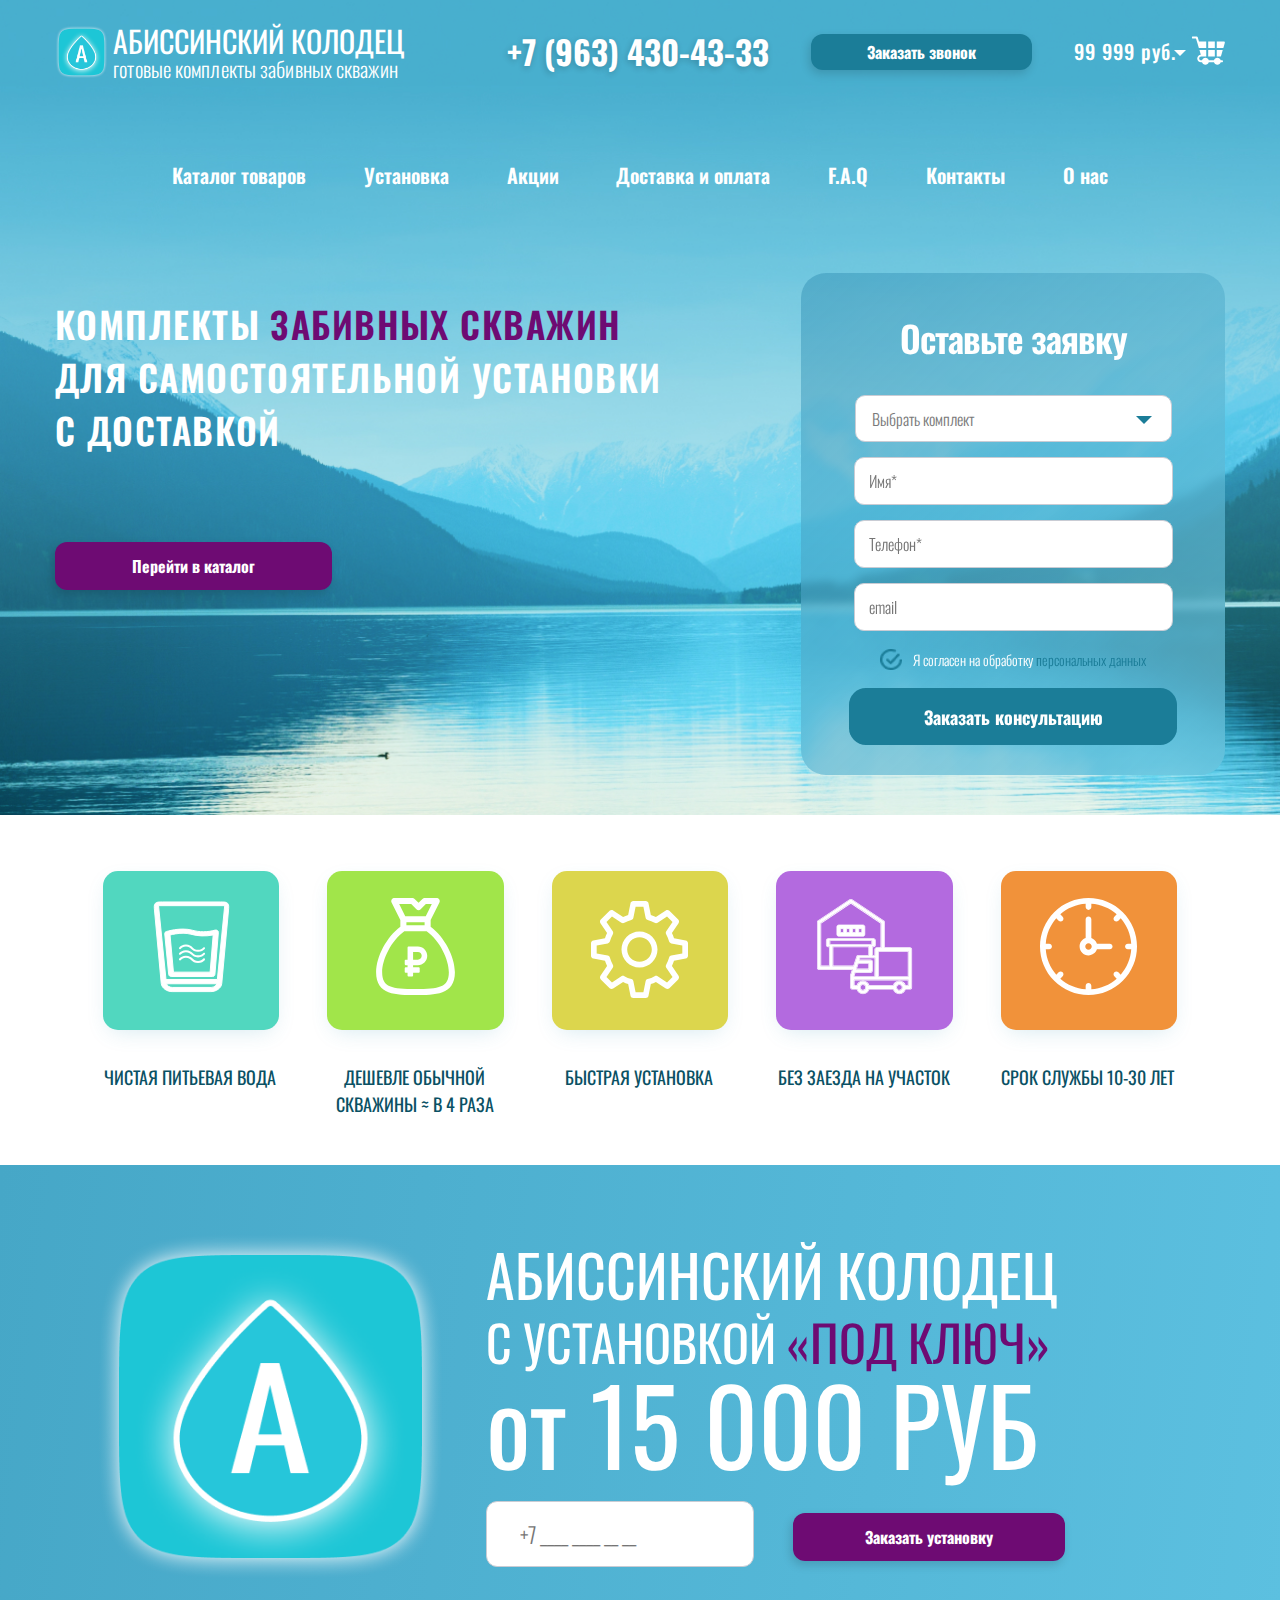
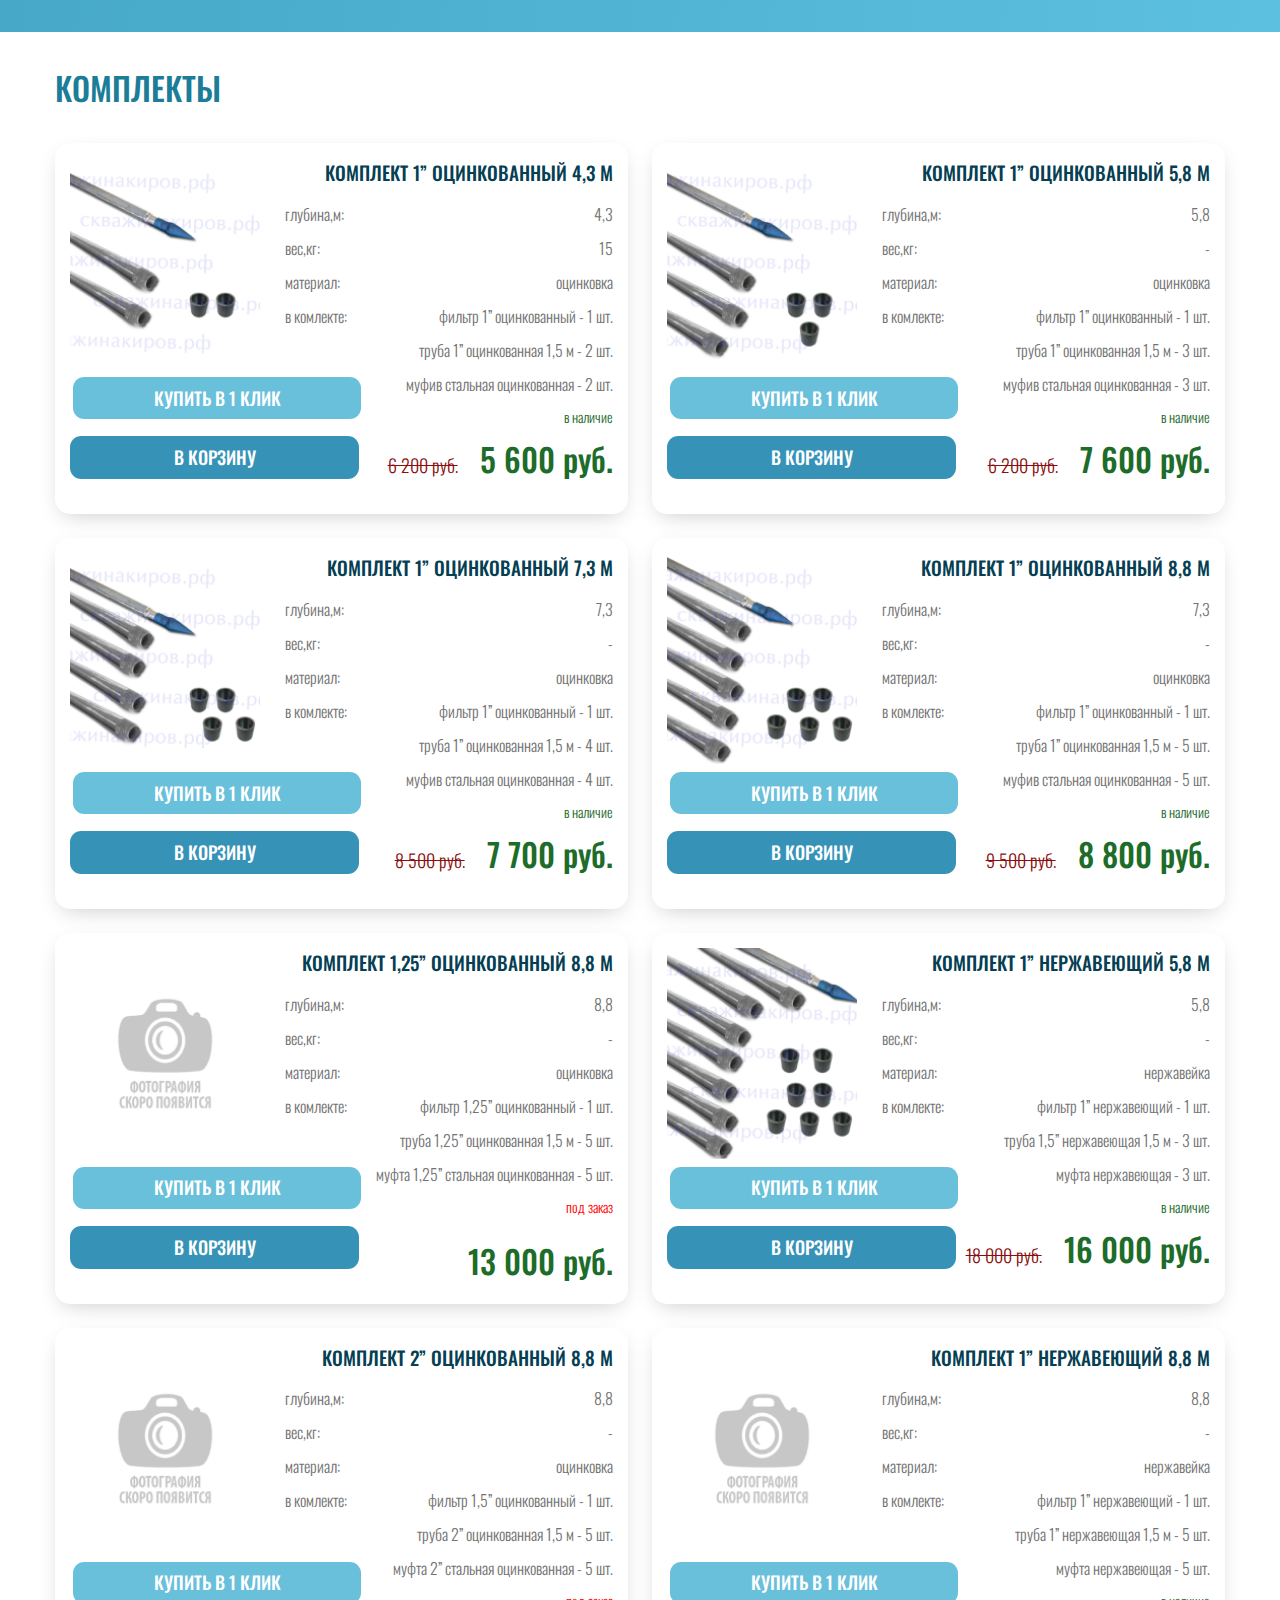
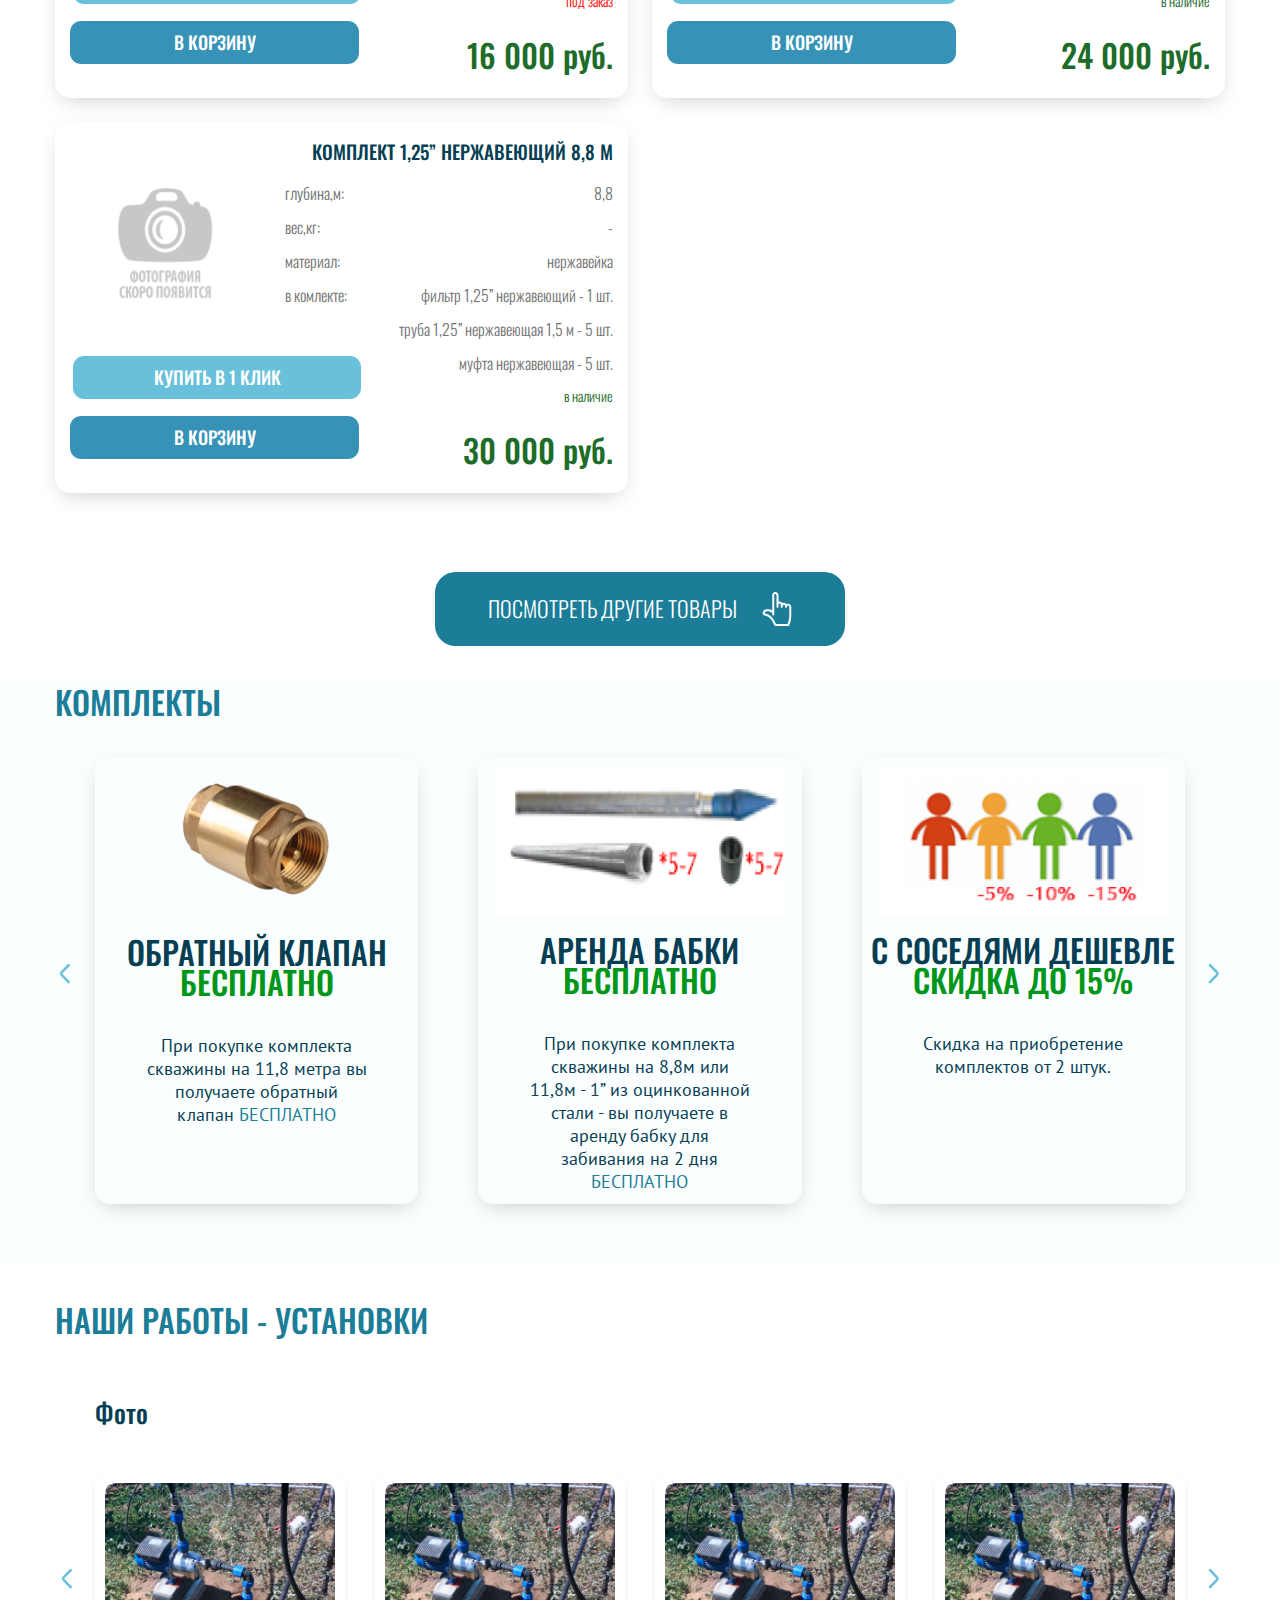
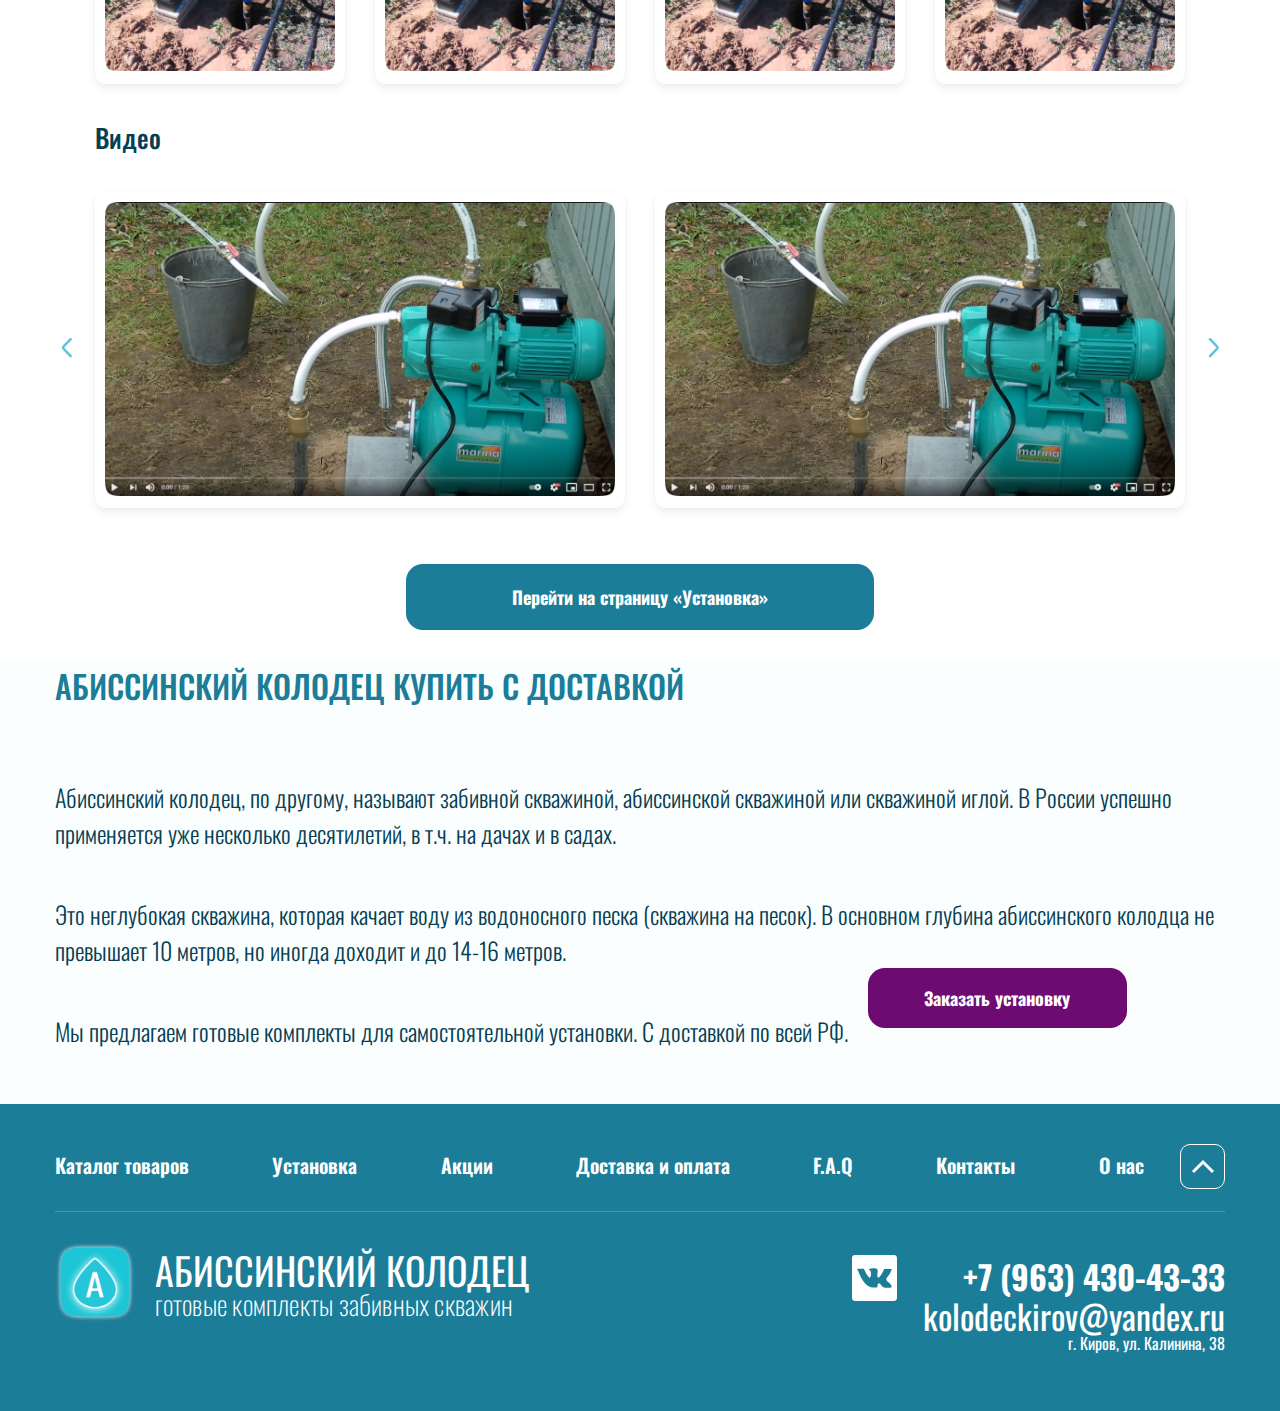
==== index.html @ af637df9 "Add files via upload" ====
<!DOCTYPE html>
<html lang="en">
<head>
    <meta charset="UTF-8">
    <meta name="viewport" content="width=device-width, initial-scale=1.0">
    <title>Document</title>
    <link rel="stylesheet" href="css/normalize.css">
    <link rel="stylesheet" href="css/normalizemy.css">
    <link rel="stylesheet" href="css/style.css">
    <link rel="preconnect" href="https://fonts.gstatic.com">
    <link href="https://fonts.googleapis.com/css2?family=Oswald:wght@200;300;400;500;600;700&family=PT+Sans&display=swap" rel="stylesheet">
</head>
<body>
    <div class="container">
        <header class="header">
                <div class="header-company">
                    <img class="logo" src="image/logo2.png" alt="логотип" width="61" height="61">
                    <div>
                        <p class="name">Абиссинский колодец</p>
                        <p class="working">готовые комплекты ЗАБИВНЫХ СКВАЖИН</p>
                    </div>
                </div>
                    <p class="phone">+7 (963) 430-43-33</p>
                    <a href="#" class="bell">Заказать звонок</a>
                    <div class="order">
                        <p class="cost">99 999 руб.</p>
                        <a href="#" class="basket"><img src="image/basket2.svg" alt="" class="basket-img"></a>
                    </div>    
        </header>
        <nav class="nav">
            <ul class="nav-list">
                <li><a href="">Каталог товаров</a></li>
                <li><a href="">Установка</a></li>
                <li><a href="">Акции</a></li>
                <li><a href="">Доставка и оплата</a></li>
                <li><a href="">F.A.Q</a></li>
                <li><a href="">Контакты</a></li>
                <li><a href="">О нас</a></li>
            </ul>
        </nav>
        <div class="main">
            <div class="title">
                <h1 class="heading">КОМПЛЕКТЫ <span>ЗАБИВНЫХ СКВАЖИН</span> ДЛЯ САМОСТОЯТЕЛЬНОЙ УСТАНОВКИ С ДОСТАВКОЙ</h1>
                <a href="but">Перейти в каталог</a>
            </div>
            <div class="form">
                <form action="" class="capture">
                    <h3>Оставьте заявку</h3>
                    <button class="change">Выбрать комплект</button><br>
                    <input class="field" type="text" placeholder="Имя*"><br>
                    <input class="field" type="text" placeholder="Телефон*"><br>
                    <input class="field" type="email" placeholder="email">
                    <p><img src="image/check.png" alt="" width="18" height="18" class="capture-img">Я согласен на обработку <span>персональных данных</span></p>
                    <button class="dropdown__toggle">Заказать консультацию</button>
                </form>
            </div>
        </div>
    </div>
    <div class="advantages">
        <div class="mid">
            <div class="advantages__item advantages__item--1"><img src="image/advantage1.svg" alt="" width="76" height="91"></div>
            <div class="advantages__item advantages__item--2"><img src="image/advantage2.svg" alt="" width="81" height="100"></div>
            <div class="advantages__item advantages__item--3"><img src="image/advantage3.svg" alt="" width="100" height="100"></div>
            <div class="advantages__item advantages__item--4"><img src="image/advantage4.svg" alt="" width="96" height="96"></div>
            <div class="advantages__item advantages__item--5"><img src="image/advantage5.svg" alt="" width="100" height="100"></div>
            <div class="mid-1"><p>чистая питьевая вода</p></div>
            <div class="mid-2"><p>Дешевле обычной<br> скважины ≈ в 4 раза</p></div>
            <div class="mid-3"><p>быстрая установка</p></div>
            <div class="mid-4"><p>без заезда на участок</p></div>
            <div class="mid-5"><p>срок службы 10-30 лет</p></div>
        </div>
    </div>
    <div class="container-two">
        <div class="construction">
            <img src="image/logo2.png" class="big-logo-img" alt="" width="328" height="328" >
            <div class="big-capture">
                <p class="text_title">Абиссинский колодец</p>
                <p class="text_key">с установкой <span>«под ключ»</span></p>
                <p class="text_cost">от 15 000 <span>РУБ</p>
                <input type="text" width="257" height="48" placeholder="+7 ____ ____ __ __">
                <a href="#" class="but-install">Заказать установку</a>
            </div>
        </div>
    </div>
    <div class="container-three">
        <div class="catalog">
            <h3 class="headline">Комплекты</h3>
            <div class="catalog__item">
                <div class="product">
                    <img src="image/equipment1.png" alt="" width="187" height="210" class="product-img">
                    <a href="#" class="buy">Купить в 1 клик</a>
                    <a href="#" class="into">в корзину</a>
                    <div class="characteristic">
                        <h4>Комплект 1” оцинкованный 4,3 м</h4>
                        <div class="characteristic-item">
                            <div class="parameters">
                                <p>глубина,м:</p>
                                <p>вес,кг:</p>
                                <p>материал:</p>
                                <p>в комлекте:</p>
                            </div>
                            <div class="meaning">
                                <p>4,3</p>
                                <p>15</p>
                                <p>оцинковка</p>
                                <p>Фильтр 1” Оцинкованный - 1 шт.</p>
                                <p>Труба 1” Оцинкованная 1,5 м - 2 шт.</p>
                                <p>Муфив стальная оцинкованная - 2 шт.</p>
                                <p class="availability">В наличие</p>
                                <p class="price">6 200 руб.</p><p class="span">5 600 руб.</p>
                            </div>
                        </div>
                       
                    </div>
                </div>
                <div class="product">
                    <img src="image/equipment2.png" alt="" width="187" height="210" class="product-img">
                    <a href="#" class="buy">Купить в 1 клик</a>
                    <a href="#" class="into">в корзину</a>
                    <div class="characteristic">
                        <h4>Комплект 1” оцинкованный 5,8 м</h4>
                        <div class="characteristic-item">
                            <div class="parameters">
                                <p>глубина,м:</p>
                                <p>вес,кг:</p>
                                <p>материал:</p>
                                <p>в комлекте:</p>
                            </div>
                            <div class="meaning">
                                <p>5,8</p>
                                <p>-</p>
                                <p>оцинковка</p>
                                <p>Фильтр 1” Оцинкованный - 1 шт.</p>
                                <p>Труба 1” Оцинкованная 1,5 м - 3 шт.</p>
                                <p>Муфив стальная оцинкованная - 3 шт.</p>
                                <p class="availability">В наличие</p>
                                <p class="price">6 200 руб.</p><p class="span">7 600 руб.</p>
                            </div>
                        </div>
                       
                    </div>
                </div>
                <div class="product">
                    <img src="image/equipment3.png" alt="" width="187" height="210" class="product-img">
                    <a href="#" class="buy">Купить в 1 клик</a>
                    <a href="#" class="into">в корзину</a>
                    <div class="characteristic">
                        <h4>Комплект 1” оцинкованный 7,3 м</h4>
                        <div class="characteristic-item">
                            <div class="parameters">
                                <p>глубина,м:</p>
                                <p>вес,кг:</p>
                                <p>материал:</p>
                                <p>в комлекте:</p>
                            </div>
                            <div class="meaning">
                                <p>7,3</p>
                                <p>-</p>
                                <p>оцинковка</p>
                                <p>Фильтр 1” Оцинкованный - 1 шт.</p>
                                <p>Труба 1” Оцинкованная 1,5 м - 4 шт.</p>
                                <p>Муфив стальная оцинкованная - 4 шт.</p>
                                <p class="availability">В наличие</p>
                                <p class="price">8 500 руб.</p><p class="span">7 700 руб.</p>
                            </div>
                        </div>
                       
                    </div>
                </div>
                <div class="product">
                    <img src="image/equipment4.png" alt="" width="187" height="210" class="product-img">
                    <a href="#" class="buy">Купить в 1 клик</a>
                    <a href="#" class="into">в корзину</a>
                    <div class="characteristic">
                        <h4>Комплект 1” оцинкованный 8,8 м</h4>
                        <div class="characteristic-item">
                            <div class="parameters">
                                <p>глубина,м:</p>
                                <p>вес,кг:</p>
                                <p>материал:</p>
                                <p>в комлекте:</p>
                            </div>
                            <div class="meaning">
                                <p>7,3</p>
                                <p>-</p>
                                <p>оцинковка</p>
                                <p>Фильтр 1” Оцинкованный - 1 шт.</p>
                                <p>Труба 1” Оцинкованная 1,5 м - 5 шт.</p>
                                <p>Муфив стальная оцинкованная - 5 шт.</p>
                                <p class="availability">В наличие</p>
                                <p class="price">9 500 руб.</p><p class="span">8 800 руб.</p>
                            </div>
                        </div>
                       
                    </div>
                </div>
                <div class="product">
                    <img src="image/equipmentsoon.png" alt="" width="187" height="210" class="product-img">
                    <a href="#" class="buy">Купить в 1 клик</a>
                    <a href="#" class="into">в корзину</a>
                    <div class="characteristic">
                        <h4>Комплект 1,25” оцинкованный 8,8 м</h4>
                        <div class="characteristic-item">
                            <div class="parameters">
                                <p>глубина,м:</p>
                                <p>вес,кг:</p>
                                <p>материал:</p>
                                <p>в комлекте:</p>
                            </div>
                            <div class="meaning">
                                <p>8,8</p>
                                <p>-</p>
                                <p>оцинковка</p>
                                <p>Фильтр 1,25” Оцинкованный - 1 шт.</p>
                                <p>Труба 1,25” Оцинкованная 1,5 м - 5 шт.</p>
                                <p>Муфта 1,25” стальная оцинкованная - 5 шт.</p>
                                <p class="availability availability--item">Под заказ</p>
                                <p class="price"></p><p class="span span-b">13 000 руб.</p>
                            </div>
                        </div>
                       
                    </div>
                </div>
                <div class="product">
                    <img src="image/equipment6.png" alt="" width="187" height="210" class="product-img">
                    <a href="#" class="buy">Купить в 1 клик</a>
                    <a href="#" class="into">в корзину</a>
                    <div class="characteristic">
                        <h4>Комплект 1” нержавеющий 5,8 м</h4>
                        <div class="characteristic-item">
                            <div class="parameters">
                                <p>глубина,м:</p>
                                <p>вес,кг:</p>
                                <p>материал:</p>
                                <p>в комлекте:</p>
                            </div>
                            <div class="meaning">
                                <p>5,8</p>
                                <p>-</p>
                                <p>нержавейка</p>
                                <p>Фильтр 1” Нержавеющий - 1 шт.</p>
                                <p>Труба 1,5” Нержавеющая 1,5 м - 3 шт.</p>
                                <p>Муфта нержавеющая - 3 шт.</p>
                                <p class="availability">В наличие</p>
                                <p class="price">18 000 руб.</p><p class="span">16 000 руб.</p>
                            </div>
                        </div>
                       
                    </div>
                </div>
                <div class="product">
                    <img src="image/equipmentsoon.png" alt="" width="187" height="210" class="product-img">
                    <a href="#" class="buy">Купить в 1 клик</a>
                    <a href="#" class="into">в корзину</a>
                    <div class="characteristic">
                        <h4>Комплект 2” оцинкованный 8,8 м</h4>
                        <div class="characteristic-item">
                            <div class="parameters">
                                <p>глубина,м:</p>
                                <p>вес,кг:</p>
                                <p>материал:</p>
                                <p>в комлекте:</p>
                            </div>
                            <div class="meaning">
                                <p>8,8</p>
                                <p>-</p>
                                <p>оцинковка</p>
                                <p>Фильтр 1,5” Оцинкованный - 1 шт.</p>
                                <p>Труба 2” Оцинкованная 1,5 м - 5 шт.</p>
                                <p>Муфта 2” стальная оцинкованная - 5 шт.</p>
                                <p class="availability availability--item">Под заказ</p>
                                <p class="price"></p><p class="span span-b">16 000 руб.</p>
                            </div>
                        </div>
                       
                    </div>
                </div>
                <div class="product">
                    <img src="image/equipmentsoon.png" alt="" width="187" height="210" class="product-img">
                    <a href="#" class="buy">Купить в 1 клик</a>
                    <a href="#" class="into">в корзину</a>
                    <div class="characteristic">
                        <h4>Комплект 1” нержавеющий 8,8 м</h4>
                        <div class="characteristic-item">
                            <div class="parameters">
                                <p>глубина,м:</p>
                                <p>вес,кг:</p>
                                <p>материал:</p>
                                <p>в комлекте:</p>
                            </div>
                            <div class="meaning">
                                <p>8,8</p>
                                <p>-</p>
                                <p>нержавейка</p>
                                <p>Фильтр 1” Нержавеющий - 1 шт.</p>
                                <p>Труба 1” Нержавеющая 1,5 м - 5 шт.</p>
                                <p>Муфта нержавеющая - 5 шт.</p>
                                <p class="availability">В наличие</p>
                                <p class="price"></p><p class="span span-b">24 000 руб.</p>
                            </div>
                        </div>
                       
                    </div>
                </div>
                <div class="product">
                    <img src="image/equipmentsoon.png" alt="" width="187" height="210" class="product-img">
                    <a href="#" class="buy">Купить в 1 клик</a>
                    <a href="#" class="into">в корзину</a>
                    <div class="characteristic">
                        <h4>Комплект 1,25” нержавеющий 8,8 м</h4>
                        <div class="characteristic-item">
                            <div class="parameters">
                                <p>глубина,м:</p>
                                <p>вес,кг:</p>
                                <p>материал:</p>
                                <p>в комлекте:</p>
                            </div>
                            <div class="meaning">
                                <p>8,8</p>
                                <p>-</p>
                                <p>нержавейка</p>
                                <p>Фильтр 1,25” Нержавеющий - 1 шт.</p>
                                <p>Труба 1,25” Нержавеющая 1,5 м - 5 шт.</p>
                                <p>Муфта нержавеющая - 5 шт.</p>
                                <p class="availability">В наличие</p>
                                <p class="price"></p><p class="span span-b">30 000 руб.</p>
                            </div>
                        </div>
                       
                    </div>
                </div>
            </div>
            <a href="#" class="look">Посмотреть другие товары <img src="image/hand.svg" alt=""></a>
        </div>

    </div>
    <div class="container-four">
        <div class="container-four-one">
            <h3 class="headline">Комплекты</h3>
            <div class="carousel">
                <div class="carousel__item">
                    <div class="carousel__item__div"><img src="image/stock1.png" alt="" width="181" height="170" class="carousel__item__div__img-1"></div>
                    <p class="stock">Обратный клапан</p>
                    <p class="free">бесплатно</p>
                    <p class="description">При покупке комплекта скважины на 11,8 метра вы получаете обратный клапан <span>БЕСПЛАТНО</span></p>
                </div>
                <div class="carousel__item">
                    <div class="carousel__item__div"><img src="image/stock2.png" alt="" width="181" height="170" class="carousel__item__div__img-2"></div>
                    <p class="stock">Аренда бабки</p>
                    <p class="free">бесплатно</p>
                    <p class="description">При покупке комплекта скважины на 8,8м или 11,8м - 1” из оцинкованной стали - вы получаете в аренду бабку для забивания на 2 дня<span> БЕСПЛАТНО</span></p>
                </div>
                <div class="carousel__item">
                    <div class="carousel__item__div"><img src="image/stock3.png" alt="" width="181" height="170" class="carousel__item__div__img-3"></div>
                    <p class="stock">с соседями дешевле</p>
                    <p class="free">скидка до 15%</p>
                    <p class="description">Скидка на приобретение комплектов от 2 штук.</p>
                </div>
                <a href="#" class="arrow__left"><img src="image/arrowleft.svg" alt="" width="11" height="23"></a>
                <a href="#" class="arrow__right"><img src="image/arrowright.svg" alt="" width="11" height="23"></a>
            </div>
        </div>
    </div>
    <div class="container-five">
        <div class="container-five-item">
            <h3 class="headline">наши работы - установки</h3>
            <div class="carousel__photos">
                <h4>Фото</h4>
                <div class="carousel__photos__content">
                    <div class="carousel__photos__content__item">
                        <div><img src="image/example1.png" alt="" width="250" height="200" class="carousel__photos__content__item__img"></div>
                    </div>
                    <div class="carousel__photos__content__item">
                        <div><img src="image/example1.png" alt="" width="250" height="200" class="carousel__photos__content__item__img"></div>
                    </div>
                    <div class="carousel__photos__content__item">
                        <div><img src="image/example1.png" alt="" width="250" height="200" class="carousel__photos__content__item__img"></div>
                    </div>
                    <div class="carousel__photos__content__item">
                        <div><img src="image/example1.png" alt="" width="250" height="200" class="carousel__photos__content__item__img"></div>
                    </div>
                </div>
                <a href="#" class="arrow__left"><img src="image/arrowleft.svg" alt="" width="11" height="23"></a>
                <a href="#" class="arrow__right"><img src="image/arrowright.svg" alt="" width="11" height="23"></a>
            </div>
            <div class="carousel__videos">
                <h4>Видео</h4>
                <div class="carousel__videos__content">
                    <div class="carousel__videos__content__item">
                        <div><img src="image/video1.png" alt="" width="550" height="317" class="carousel__videos__content__item__img"></div>
                    </div>
                    <div class="carousel__videos__content__item">
                        <div><img src="image/video1.png" alt="" width="550" height="317" class="carousel__videos__content__item__img"></div>
                    </div>
                </div>
                <a href="#" class="arrow__left"><img src="image/arrowleft.svg" alt="" width="11" height="23"></a>
                <a href="#" class="arrow__right"><img src="image/arrowright.svg" alt="" width="11" height="23"></a>
            </div>
            <a href="#" class="installation">Перейти на страницу «Установка»</a>
        </div>
    </div>
    <div class="container-six">
        <div class="container-six-content">
            <div class="container-six-content-item">
                <h3 class="headline">АБИССИНСКИЙ КОЛОДЕЦ КУПИТЬ С ДОСТАВКОЙ</h3>
                <p>Абиссинский колодец, по другому, называют забивной скважиной, абиссинской скважиной или скважиной иглой. В России успешно применяется уже несколько десятилетий, в т.ч. на дачах и в садах.</p>
                <p class="childer">Это неглубокая скважина, которая качает воду из водоносного песка (скважина на песок). В основном глубина абиссинского колодца не превышает 10 метров, но иногда доходит и до 14-16 метров.</p>
                <div class="textbut">
                    <p>Мы предлагаем готовые комплекты для самостоятельной установки. С доставкой по всей РФ. </p>
                    <div><a href="#" class="but-install">Заказать установку</a></div>
                </div>
            </div>
        </div>
    </div>
    <div class="container-seven">
        <div class="container-seven-content">
            <div class="footer__nav">
                <ul>
                    <li><a href="#">Каталог товаров</a></li>
                    <li><a href="#">Установка</a></li>
                    <li><a href="#">Акции</a></li>
                    <li><a href="#">Доставка и оплата</a></li>
                    <li><a href="#">F.A.Q</a></li>
                    <li><a href="#">Контакты</a></li>
                    <li><a href="#">О нас</a></li>
                    <li class="imaga"><a href="#"><img src="image/start.svg" alt=""></a></li>
                </ul>
            </div>
            <div class="footer-content">
                <div class="footer-logo">
                    <img src="image/logo2.png" alt="" width="100" height="100" class="footer-logo-img">
                    <div class="footer-logo-title">
                        <h2>Абиссинский колодец</h2>
                        <p>готовые комплекты ЗАБИВНЫХ СКВАЖИН</p>
                    </div>
                </div>
                <div class="footer-contancts">
                    <p class="number-phone"><img src="image/vk.svg" alt="" width="38" height="38" class="number-phone-img">+7 (963) 430-43-33</p>
                    <p class="email">kolodeckirov@yandex.ru</p>
                    <p class="adress">г. Киров, ул. Калинина, 38</p>
                </div>
            </div>
        </div>
    </div>

</body>
</html>
---- css/normalizemy.css ----
:root {box-sizing: border-box;} <!-- применение наследование border-box к корневому элементу -->
*, ::before, ::after {box-sizing: inherit;} <!-- наследование свойства box-sizing -->
---- css/style.css ----
html {
  --white: #FFFFFF;
  --dark-white: #FBFEFF;
  --light-purple: #B36ADF;
  --purple: #6E0B73;
  --gray: #7A7A7A;
  --dark-gray:#737373;
  --extra-light-blue: #68C0DA;
  --light-blue: #3693B7;
  --blue: #1B7D98;
  --dark-blue:#0A5164;
  --extra-dark-blue: #063F53;
  --extra-light-green: #A1E54A;
  --light-green: #51D7BF;
  --green: #009619;
  --dark-green: #1D6C2A;
  --dark-red: #8A0E0E;
  --red: #FF0000;
  --dark-yellow: #DCD64D;
  --dark-orange: #F1923A;
  box-sizing: border-box;
  color: var(--text-color);
}

*,
*::before,
*::after {
  box-sizing: inherit;
}

:root {
  font-size: 1em;
}

@media (max-width: 1150px) {
  :root {
    font-size: 0.9em;
  }
}
@media (max-width: 975px) {
  :root {
    font-size: 0.8em;
  }
}
@media (max-width: 860px) {
  :root {
    font-size: 0.7em;
  }
}
@media (max-width: 760px) {
  :root {
    font-size: 0.6em;
  }
}
body {
  font-family: "Oswald", sans-serif;
  color: var(--white);
}

.container {
  background: url(../image/BACKGROUND.jpg) no-repeat;
  background-size: cover;
}

header {
  max-width: 1170px;
  margin: 0 auto;
  display: flex;
  justify-content: space-between;
  align-items: center;
  margin-bottom: 3.75em;
}

.header-company {
  display: flex;
  align-items: center;
  flex-basis: 35%;
}

.logo {
  margin-right: 0.3125em;
  width: 13%;
  height: auto;
}

.name {
  text-transform: uppercase;
  font-weight: 400;
  font-size: 1.875rem;
  color: var(--white);
  margin-bottom: 0.1875em;
  margin-top: 0.75em;
  line-height: 0.9;
}

.working {
  font-size: 1.3125rem;
  text-transform: lowercase;
  font-weight: 300;
  letter-spacing: 0.005em;
  color: var(--white);
  margin-top: 0;
  line-height: 0.9;
}

.phone {
  font-size: 2.0625rem;
  font-weight: bold;
  color: var(--white);
  text-shadow: -1px 2px 6px rgba(0, 0, 0, 0.2);
}

.bell {
  text-decoration: none;
  font-weight: bold;
  font-size: 1rem;
  color: var(--white);
  background-color: var(--blue);
  padding: 0.5625em 3.5em;
  display: block;
  border-radius: 0.75em;
  box-shadow: -2px 4px 10px rgba(0, 0, 0, 0.15);
}

.order {
  display: flex;
  align-items: center;
}

.cost {
  font-weight: 500;
  font-size: 1.25rem;
  letter-spacing: 0.05em;
  color: var(--white);
  position: relative;
}

.cost::after {
  content: "";
  position: absolute;
  right: -0.5em;
  top: 0.5em;
  border: 0.3em solid;
  border-color: white transparent transparent;
}

.basket {
  margin-left: 0.9375em;
}
.basket .basket-img {
  width: 100%;
  height: auto;
}

.nav {
  max-width: 1170px;
  margin: 0 auto;
}

.nav-list {
  display: flex;
  list-style-type: none;
  padding-left: 0;
  justify-content: space-between;
  width: 80%;
  margin: 0 auto;
}
.nav-list a {
  text-decoration: none;
  font-weight: 600;
  color: var(--white);
  font-size: 1.25rem;
  display: block;
  padding-bottom: 0.8125em;
}
.nav-list a:hover {
  border-bottom: 1.5px solid var(--purple);
}
.nav-list a:active {
  border-bottom: 1.5px solid var(--purple);
}

.main {
  max-width: 1170px;
  margin: 0 auto;
  display: flex;
  justify-content: space-between;
  margin-top: 4.375em;
}

.title {
  width: 60%;
  margin-right: 6.9375em;
  line-height: 3.3125rem;
}
.title h1 {
  font-weight: 600;
  font-size: 2.25rem;
  letter-spacing: 0.04em;
  margin-bottom: 2.3125em;
}
.title h1 span {
  color: var(--purple);
}
.title a {
  font-weight: bold;
  padding: 0.75em 4.8125em;
  background-color: var(--purple);
  color: var(--white);
  text-decoration: none;
  box-shadow: -2px 4px 10px rgba(0, 0, 0, 0.15);
  border-radius: 0.75em;
}

.form {
  width: 40%;
  text-align: center;
}
.form .capture {
  background: linear-gradient(135.45deg, rgba(49, 143, 179, 0.48) 0%, rgba(109, 197, 222, 0.74) 100.56%);
  -webkit-backdrop-filter: blur(4px);
          backdrop-filter: blur(4px);
  border-radius: 1.5625em;
  padding-top: 0.5em;
  margin-bottom: 2.5em;
}
.form h3 {
  letter-spacing: -1px;
  font-weight: 600;
  font-size: 2.25rem;
}
.form .change {
  font-weight: 300;
  font-size: 1rem;
  line-height: 1.75rem;
  color: var(--gray);
  background-color: var(--white);
  border: 1px solid #C9CCD4;
  border-radius: 0.625em;
  padding: 0.5625em 12.3125em 0.5em 1em;
  margin-bottom: 0.9375em;
  position: relative;
}
.form .change::after {
  content: "";
  position: absolute;
  right: 1.2em;
  top: 1.3em;
  border: 0.5em solid;
  border-color: var(--blue) transparent transparent;
}
.form input {
  width: 19.9375em;
  height: 3em;
  border: 1px solid #C9CCD4;
  border-radius: 0.625em;
  margin-bottom: 0.9375em;
  color: var(--gray);
  font-size: 1rem;
  line-height: 1.75rem;
  font-weight: 300;
  padding-left: 0.875em;
}
.form p {
  font-weight: 300;
  font-size: 0.875rem;
  line-height: 1.75rem;
  margin-top: 0;
}
.form p .capture-img {
  width: 5%;
  height: auto;
}
.form p img {
  margin-right: 0.8125em;
  margin-bottom: -0.3125em;
}
.form p span {
  color: var(--blue);
}
.form button {
  font-weight: bold;
  font-size: 1.125rem;
  line-height: 1rem;
  color: var(--white);
  background-color: var(--blue);
  border-radius: 0.9375em;
  border: none;
  padding: 1.1875em 4.125em 1.125em 4.125em;
  margin-bottom: 30px;
}

.advantages {
  max-width: 1170px;
  margin: 0 auto;
  margin-top: 3.5em;
}
.advantages .mid {
  display: grid;
  grid: 1fr 0.75fr/1fr 1fr 1fr 1fr 1fr;
  grid-gap: 1em 3em;
  margin-left: 3em;
  margin-right: 3em;
}
.advantages .advantages__item {
  box-shadow: 0px 7px 22px -7px rgba(55, 148, 184, 0.22);
  border-radius: 0.9375em;
  text-align: center;
}
.advantages .advantages__item--1 {
  background-color: var(--light-green);
  flex: 1 1 0;
}
.advantages .advantages__item--1 img {
  margin-top: 1.65em;
  margin-bottom: 1.65em;
  width: 55%;
  height: auto;
}
.advantages .advantages__item--2 {
  background-color: var(--extra-light-green);
  flex: 1 1 0;
}
.advantages .advantages__item--2 img {
  margin-top: 1.65em;
  margin-bottom: 1.65em;
  width: 55%;
  height: auto;
}
.advantages .advantages__item--3 {
  background-color: var(--dark-yellow);
  flex: 1 1 0;
}
.advantages .advantages__item--3 img {
  margin-top: 1.85em;
  margin-bottom: 1.85em;
  width: 55%;
  height: auto;
}
.advantages .advantages__item--4 {
  background-color: var(--light-purple);
  flex: 1 1 0;
}
.advantages .advantages__item--4 img {
  margin-top: 1.7em;
  margin-bottom: 1.7em;
  width: 55%;
  height: auto;
}
.advantages .advantages__item--5 {
  background-color: var(--dark-orange);
  flex: 1 1 0;
}
.advantages .advantages__item--5 img {
  margin-top: 1.7em;
  margin-bottom: 1.7em;
  width: 55%;
  height: auto;
}
.advantages p {
  font-size: 1.125rem;
  line-height: 1.6875rem;
  color: var(--dark-blue);
  text-transform: uppercase;
  max-width: 99%;
  text-align: center;
}

.container-two {
  background: linear-gradient(96.9deg, #46A7C7 0%, #5CC0E0 100%);
}
.container-two .construction {
  display: flex;
  max-width: 1170px;
  margin: 0 auto;
  margin-top: 0;
}
.container-two .big-logo-img {
  width: 30%;
  height: auto;
  margin-top: 4.125em;
  margin-right: 2.5em;
  margin-left: 2.5em;
  margin-bottom: 3.125em;
}
.container-two .big-capture .text_title {
  margin-top: 1.25em;
  font-size: 3.625rem;
  line-height: 4.625rem;
  text-transform: uppercase;
  margin-bottom: 0;
}
.container-two .big-capture .text_key {
  margin-top: 0;
  font-size: 3.125rem;
  line-height: 3.75rem;
  text-transform: uppercase;
  margin-bottom: 0;
}
.container-two .big-capture .text_key span {
  color: var(--purple);
}
.container-two .big-capture .text_cost {
  margin-top: 0;
  font-size: 6.5625rem;
  line-height: 6.5rem;
  text-transform: lowercase;
  margin-bottom: 0.25em;
}
.container-two .big-capture .text_cost span {
  text-transform: uppercase;
}
.container-two .big-capture input {
  width: 12.1875em;
  height: 3em;
  padding-left: 1.5em;
  border: 1px solid #C9CCD4;
  border-radius: 0.5em;
  color: var(--gray);
  font-weight: 300;
  font-size: 1.375rem;
  line-height: 1.75rem;
  margin-right: 1.6em;
}
.container-two .big-capture .but-install {
  font-weight: bold;
  padding: 0.75em 4.5em;
  background-color: var(--purple);
  color: var(--white);
  text-decoration: none;
  box-shadow: -2px 4px 10px rgba(0, 0, 0, 0.15);
  border-radius: 0.75em;
}

.container-three {
  background-color: var(--white);
}
.container-three .catalog {
  max-width: 1170px;
  margin: 0 auto;
}
.container-three .catalog .headline {
  font-weight: 500;
  font-size: 2rem;
  line-height: 2.9375rem;
  text-transform: uppercase;
  color: var(--blue);
}
.container-three .catalog .catalog__item {
  display: grid;
  grid: 1fr 1fr 1fr 1fr/1fr 1fr;
  grid-gap: 1.5em;
}
.container-three .catalog .product {
  box-shadow: 0px 7px 22px -7px rgba(0, 0, 0, 0.22);
  border-radius: 0.9375em;
  background-color: var(--white);
  padding: 0.9375em 0.9375em 0 0.9375em;
  display: flex;
  justify-content: space-between;
  position: relative;
}
.container-three .catalog .product .product-img {
  width: 35%;
  height: auto;
  display: block;
  align-self: baseline;
}
.container-three .catalog .product .buy {
  position: absolute;
  top: 13em;
  left: 1em;
  font-weight: 500;
  font-size: 1.125rem;
  line-height: 1.6875rem;
  text-transform: uppercase;
  color: var(--white);
  text-decoration: none;
  border-radius: 0.625em;
  background-color: var(--extra-light-blue);
  padding: 0.4375em 4.475em;
}
.container-three .catalog .product .into {
  position: absolute;
  top: 16.3125em;
  left: 1;
  font-weight: 500;
  font-size: 1.125rem;
  line-height: 1.6875rem;
  text-transform: uppercase;
  color: var(--white);
  text-decoration: none;
  border-radius: 0.625em;
  background-color: var(--light-blue);
  padding: 0.4375em 5.75em;
}
.container-three .catalog .product .characteristic {
  flex-grow: 1;
  margin-left: 1.5625em;
}
.container-three .catalog .product .characteristic h4 {
  margin-top: 0;
  margin-bottom: 0.3125em;
  font-weight: 500;
  font-size: 1.1875rem;
  line-height: 1.75rem;
  text-align: right;
  text-transform: uppercase;
  color: var(--extra-dark-blue);
}
.container-three .catalog .product .characteristic .characteristic-item {
  display: flex;
  justify-content: space-between;
}
.container-three .catalog .product .characteristic .characteristic-item p {
  font-weight: 300;
  font-size: 1rem;
  line-height: 1.5rem;
  text-transform: lowercase;
  color: var(--dark-gray);
  margin-top: 0.625em;
  margin-bottom: 0.625em;
}
.container-three .catalog .product .characteristic .characteristic-item .meaning p {
  text-align: right;
}
.container-three .catalog .product .characteristic .characteristic-item .meaning .availability {
  font-weight: 300;
  font-size: 0.875rem;
  line-height: 1.3125rem;
  color: var(--dark-green);
}
.container-three .catalog .product .characteristic .characteristic-item .meaning .availability--item {
  color: var(--red);
}
.container-three .catalog .product .characteristic .characteristic-item .meaning .price {
  display: inline;
  font-weight: 300;
  font-size: 1.125rem;
  line-height: 1.6875rem;
  color: var(--dark-red);
  text-decoration: line-through;
}
.container-three .catalog .product .characteristic .characteristic-item .meaning .span {
  display: inline;
  font-weight: 500;
  font-size: 2rem;
  line-height: 2.9375rem;
  color: var(--dark-green);
  margin-left: 0.7em;
  text-decoration: none;
  text-align: right;
}
.container-three .catalog .product .characteristic .characteristic-item .meaning .span-b {
  display: block;
}
.container-three .catalog .look {
  display: block;
  font-weight: 300;
  font-size: 1.375rem;
  line-height: 2.0625rem;
  text-transform: uppercase;
  color: var(--white);
  background-color: var(--blue);
  border-radius: 0.9375em;
  text-decoration: none;
  padding: 0.9375em 0.9375em 0.9375em 0.9375em;
  margin: 0 auto;
  text-align: center;
  margin-top: 3.5625em;
  width: 35%;
}
.container-three .catalog .look img {
  margin-left: 0.9375em;
  vertical-align: bottom;
  width: 8%;
  height: auto;
}

.container-four {
  background-color: var(--dark-white);
}

.container-four-one {
  max-width: 1170px;
  margin: 0 auto;
}
.container-four-one .headline {
  font-weight: 500;
  font-size: 2rem;
  line-height: 2.9375rem;
  text-transform: uppercase;
  color: var(--blue);
}
.container-four-one .carousel {
  display: flex;
  position: relative;
  padding-bottom: 60px;
  margin-left: 2.5rem;
  margin-right: 2.5rem;
}
.container-four-one .carousel .carousel__item + .carousel__item {
  margin-left: 3.75em;
}
.container-four-one .carousel .carousel__item {
  box-shadow: 0px 7px 22px -7px rgba(0, 0, 0, 0.22);
  border-radius: 0.9375em;
  flex: 1 1 0px;
}
.container-four-one .carousel .carousel__item .carousel__item__div {
  text-align: center;
  margin-top: 0.625em;
}
.container-four-one .carousel .carousel__item .carousel__item__div .carousel__item__div__img-1 {
  width: 50%;
  height: auto;
}
.container-four-one .carousel .carousel__item .carousel__item__div .carousel__item__div__img-2 {
  width: 90%;
  height: auto;
}
.container-four-one .carousel .carousel__item .carousel__item__div .carousel__item__div__img-3 {
  width: 90%;
  height: auto;
}
.container-four-one .carousel .carousel__item .stock {
  text-align: center;
  font-weight: 500;
  font-size: 2rem;
  line-height: 2.5rem;
  text-transform: uppercase;
  color: var(--extra-dark-blue);
  margin-top: 0.3125em;
  margin-bottom: 0;
}
.container-four-one .carousel .carousel__item .free {
  text-align: center;
  font-weight: 500;
  font-size: 2rem;
  line-height: 2.5rem;
  text-transform: uppercase;
  color: var(--green);
  margin-top: -0.3125em;
}
.container-four-one .carousel .carousel__item .description {
  font-family: "PT Sans", sans-serif;
  text-align: center;
  font-size: 1.125rem;
  line-height: 1.4375rem;
  color: var(--extra-dark-blue);
  margin: 0.625em 2.8125em;
}
.container-four-one .carousel .carousel__item .description span {
  color: var(--blue);
}
.container-four-one .carousel .arrow__left {
  position: absolute;
  top: 12.8125em;
  left: -2.25em;
}
.container-four-one .carousel .arrow__right {
  position: absolute;
  top: 12.8125em;
  right: -2.125em;
}

.container-five {
  background-color: var(--white);
}
.container-five .container-five-item {
  max-width: 1170px;
  margin: 0 auto;
}
.container-five .container-five-item .headline {
  font-weight: 500;
  font-size: 2rem;
  line-height: 2.9375rem;
  text-transform: uppercase;
  color: var(--blue);
  margin-bottom: 1.5625em;
}
.container-five .container-five-item .carousel__photos {
  position: relative;
  margin-left: 2.5rem;
  margin-right: 2.5rem;
}
.container-five .container-five-item .carousel__photos > h4 {
  font-weight: 500;
  font-size: 1.625rem;
  line-height: 2.4375rem;
  text-transform: capitalize;
  color: var(--extra-dark-blue);
  margin-top: 0.625em;
  margin-bottom: 1.5625em;
}
.container-five .container-five-item .carousel__photos .carousel__photos__content {
  display: flex;
}
.container-five .container-five-item .carousel__photos .carousel__photos__content .carousel__photos__content__item {
  box-shadow: 0px 4px 10px rgba(0, 0, 0, 0.08);
  border-radius: 0.75em;
  border: 10px solid var(--white);
}
.container-five .container-five-item .carousel__photos .carousel__photos__content .carousel__photos__content__item .carousel__photos__content__item__img {
  width: 100%;
  height: auto;
}
.container-five .container-five-item .carousel__photos .carousel__photos__content .carousel__photos__content__item + .carousel__photos__content__item {
  margin-left: 1.875em;
}
.container-five .container-five-item .carousel__photos > .arrow__left {
  position: absolute;
  top: 10.875em;
  left: -2.125em;
}
.container-five .container-five-item .carousel__photos > .arrow__right {
  position: absolute;
  top: 10.875em;
  right: -2.125em;
}
.container-five .container-five-item .carousel__videos {
  position: relative;
  margin-left: 2.5rem;
  margin-right: 2.5rem;
}
.container-five .container-five-item .carousel__videos > h4 {
  font-weight: 500;
  font-size: 1.625rem;
  line-height: 2.4375rem;
  text-transform: capitalize;
  color: var(--extra-dark-blue);
}
.container-five .container-five-item .carousel__videos .carousel__videos__content {
  display: flex;
}
.container-five .container-five-item .carousel__videos .carousel__videos__content .carousel__videos__content__item {
  box-shadow: 0px 4px 10px rgba(0, 0, 0, 0.08);
  border-radius: 0.75em;
  border: 10px solid var(--white);
}
.container-five .container-five-item .carousel__videos .carousel__videos__content .carousel__videos__content__item .carousel__videos__content__item__img {
  width: 100%;
  height: auto;
}
.container-five .container-five-item .carousel__videos .carousel__videos__content .carousel__videos__content__item + .carousel__videos__content__item {
  margin-left: 1.875em;
}
.container-five .container-five-item .carousel__videos > .arrow__left {
  position: absolute;
  top: 13.625em;
  left: -2.125em;
}
.container-five .container-five-item .carousel__videos > .arrow__right {
  position: absolute;
  top: 13.625em;
  right: -2.125em;
}
.container-five .container-five-item .installation {
  display: block;
  font-weight: bold;
  font-size: 1.125rem;
  line-height: 2rem;
  color: var(--white);
  background-color: var(--blue);
  border-radius: 0.9375em;
  text-decoration: none;
  text-align: center;
  width: 40%;
  padding: 0.9375em 0.9375em;
  margin: 0 auto;
  margin-top: 3.125em;
}

.container-six {
  background-color: var(--dark-white);
}
.container-six .container-six-content {
  max-width: 1170px;
  margin: 0 auto;
  padding-bottom: 10px;
}
.container-six .container-six-content .container-six-content-item .headline {
  font-weight: 500;
  font-size: 2rem;
  line-height: 2.9375rem;
  text-transform: uppercase;
  color: var(--blue);
  margin-bottom: 2.1875em;
}
.container-six .container-six-content .container-six-content-item p {
  font-weight: 300;
  font-size: 1.5rem;
  line-height: 2.25rem;
  color: var(--extra-dark-blue);
  margin-bottom: 1.875em;
}
.container-six .container-six-content .container-six-content-item .childer {
  margin-bottom: 0;
}
.container-six .container-six-content .container-six-content-item .textbut {
  display: flex;
}
.container-six .container-six-content .container-six-content-item .textbut > p {
  font-weight: 300;
  font-size: 1.5rem;
  line-height: 2.25rem;
  color: var(--extra-dark-blue);
  margin-top: 1.875em;
}
.container-six .container-six-content .container-six-content-item .textbut div {
  margin-left: 1.25em;
}
.container-six .container-six-content .container-six-content-item .textbut div .but-install {
  font-weight: bold;
  font-size: 1.125rem;
  line-height: 3.75rem;
  color: var(--white);
  background-color: var(--purple);
  border-radius: 0.9375em;
  text-decoration: none;
  padding: 0.9375em 3.125em;
  text-align: center;
  vertical-align: middle;
}

.container-seven {
  background-color: var(--blue);
}
.container-seven .container-seven-content {
  max-width: 1170px;
  margin: 0 auto;
}
.container-seven .container-seven-content .footer__nav {
  padding-top: 1.875em;
  border-bottom: 1px rgba(255, 255, 255, 0.21) solid;
}
.container-seven .container-seven-content .footer__nav ul {
  display: flex;
  justify-content: space-between;
  padding-left: 0;
}
.container-seven .container-seven-content .footer__nav ul .imaga {
  margin-left: -4%;
  margin-top: -0.5%;
}
.container-seven .container-seven-content .footer__nav ul li {
  padding-left: 0;
  list-style-type: none;
}
.container-seven .container-seven-content .footer__nav ul li a {
  text-decoration: none;
  color: var(--white);
  font-weight: 600;
  font-size: 1.25rem;
  line-height: 1.875rem;
}
.container-seven .container-seven-content .footer-content {
  display: flex;
  justify-content: space-between;
  margin-top: 1.875em;
  padding-bottom: 2.5em;
}
.container-seven .container-seven-content .footer-content .footer-logo {
  display: flex;
}
.container-seven .container-seven-content .footer-content .footer-logo .footer-logo-img {
  width: 14%;
  height: auto;
  align-self: flex-start;
}
.container-seven .container-seven-content .footer-content .footer-logo .footer-logo-title {
  margin-left: 1.25em;
}
.container-seven .container-seven-content .footer-content .footer-logo .footer-logo-title > h2 {
  font-size: 2.375rem;
  line-height: 3.5rem;
  text-transform: uppercase;
  margin-top: -0.005em;
  font-weight: normal;
  margin-bottom: 0;
}
.container-seven .container-seven-content .footer-content .footer-logo .footer-logo-title > p {
  font-weight: 200;
  font-size: 1.6875rem;
  line-height: 0.8125rem;
  letter-spacing: 0.008em;
  text-transform: lowercase;
  margin-top: 0;
}
.container-seven .container-seven-content .footer-content .footer-contancts {
  flex-basis: 70%;
}
.container-seven .container-seven-content .footer-content .footer-contancts .number-phone {
  font-weight: bold;
  font-size: 2.0625rem;
  line-height: 3.0625rem;
  text-align: right;
  margin-top: 0.3125em;
  margin-bottom: 0;
}
.container-seven .container-seven-content .footer-content .footer-contancts .number-phone .number-phone-img {
  width: 7.5%;
  height: auto;
}
.container-seven .container-seven-content .footer-content .footer-contancts .number-phone img {
  margin-right: 2em;
  margin-bottom: -1.5%;
}
.container-seven .container-seven-content .footer-content .footer-contancts .email {
  font-size: 2.125rem;
  line-height: 1.875rem;
  text-align: right;
  margin-top: 0;
  margin-bottom: 0;
}
.container-seven .container-seven-content .footer-content .footer-contancts .adress {
  font-size: 1rem;
  line-height: 1.5rem;
  text-align: right;
  margin-top: 0;
}

@media (max-width: 660px) {
  header {
    max-width: 1170px;
    margin: 0 auto;
    display: flex;
    flex-direction: column;
    align-items: center;
    margin-bottom: 1.75em;
  }

  .header-company {
    display: flex;
    justify-content: center;
    flex-basis: 35%;
  }

  .logo {
    margin-right: 1.3125em;
    width: 9%;
    height: auto;
  }

  .name {
    text-transform: uppercase;
    font-weight: 400;
    font-size: 1.875rem;
    color: var(--white);
    margin-bottom: 0.1875em;
    margin-top: 0.75em;
    line-height: 0.9;
  }

  .working {
    font-size: 1.3125rem;
    text-transform: lowercase;
    font-weight: 300;
    letter-spacing: 0.005em;
    color: var(--white);
    margin-top: 0;
    line-height: 0.9;
  }

  .phone {
    margin-bottom: 0.7875em;
    margin-top: 0.1875em;
    font-size: 2.0625rem;
    font-weight: bold;
    color: var(--white);
    text-shadow: -1px 2px 6px rgba(0, 0, 0, 0.2);
  }

  .bell {
    margin-bottom: 0.7875em;
    text-decoration: none;
    font-weight: bold;
    font-size: 1rem;
    color: var(--white);
    background-color: var(--blue);
    padding: 0.5625em 3.5em;
    display: block;
    border-radius: 0.75em;
    box-shadow: -2px 4px 10px rgba(0, 0, 0, 0.15);
  }

  .order {
    display: flex;
    align-items: center;
  }

  .cost {
    font-weight: 500;
    font-size: 1.25rem;
    letter-spacing: 0.05em;
    color: var(--white);
    position: relative;
  }

  .cost::after {
    content: "";
    position: absolute;
    right: -0.5em;
    top: 0.5em;
    border: 0.3em solid;
    border-color: white transparent transparent;
  }

  .basket {
    margin-left: 0.9375em;
  }
  .basket .basket-img {
    width: 100%;
    height: auto;
  }

  .nav {
    max-width: 1170px;
    margin: 0 auto;
  }

  .nav-list {
    display: flex;
    flex-direction: column;
    list-style-type: none;
    padding-left: 0;
    justify-content: space-between;
    width: 70%;
    margin: 0 auto;
  }
  .nav-list a {
    text-decoration: none;
    font-weight: 600;
    color: var(--white);
    font-size: 1.25rem;
    display: block;
    padding-bottom: 0.2125em;
  }
  .nav-list a:hover {
    border-bottom: 1.5px solid var(--purple);
  }
  .nav-list a:active {
    border-bottom: 1.5px solid var(--purple);
  }

  .main {
    max-width: 1170px;
    margin: 0 auto;
    display: flex;
    flex-direction: column;
    justify-content: center;
    margin-top: 1.375em;
  }

  .title {
    width: 100%;
    padding-left: 4em;
    padding-right: 4em;
    line-height: 3.3125rem;
    text-align: center;
    margin-bottom: 2.7125em;
  }
  .title h1 {
    font-weight: 600;
    font-size: 2.25rem;
    letter-spacing: 0.04em;
    margin-top: 0.3125em;
    margin-bottom: 0.7125em;
  }
  .title h1 span {
    color: var(--purple);
  }
  .title a {
    font-weight: bold;
    padding: 0.75em 4.8125em;
    background-color: var(--purple);
    color: var(--white);
    text-decoration: none;
    box-shadow: -2px 4px 10px rgba(0, 0, 0, 0.15);
    border-radius: 0.75em;
  }

  .form {
    width: 100%;
    text-align: center;
  }
  .form .capture {
    background: linear-gradient(135.45deg, rgba(49, 143, 179, 0.48) 0%, rgba(109, 197, 222, 0.74) 100.56%);
    -webkit-backdrop-filter: blur(4px);
            backdrop-filter: blur(4px);
    border-radius: 1.5625em;
    padding-top: 0.5em;
    margin-bottom: 2.5em;
    margin-right: 30%;
    margin-left: 30%;
  }
  .form h3 {
    letter-spacing: -1px;
    font-weight: 600;
    font-size: 2.25rem;
  }
  .form .change {
    font-weight: 300;
    font-size: 1rem;
    line-height: 1.75rem;
    color: var(--gray);
    background-color: var(--white);
    border: 1px solid #C9CCD4;
    border-radius: 0.625em;
    padding: 0.5625em 12.3125em 0.5em 1em;
    margin-bottom: 0.9375em;
    position: relative;
  }
  .form .change::after {
    content: "";
    position: absolute;
    right: 1.2em;
    top: 1.3em;
    border: 0.5em solid;
    border-color: var(--blue) transparent transparent;
  }
  .form input {
    width: 19.9375em;
    height: 3em;
    border: 1px solid #C9CCD4;
    border-radius: 0.625em;
    margin-bottom: 0.9375em;
    color: var(--gray);
    font-size: 1rem;
    line-height: 1.75rem;
    font-weight: 300;
    padding-left: 0.875em;
  }
  .form p {
    font-weight: 300;
    font-size: 0.875rem;
    line-height: 1.75rem;
    margin-top: 0;
  }
  .form p .capture-img {
    width: 5%;
    height: auto;
  }
  .form p img {
    margin-right: 0.8125em;
    margin-bottom: -0.3125em;
  }
  .form p span {
    color: var(--blue);
  }
  .form button {
    font-weight: bold;
    font-size: 1.125rem;
    line-height: 1rem;
    color: var(--white);
    background-color: var(--blue);
    border-radius: 0.9375em;
    border: none;
    padding: 1.1875em 4.125em 1.125em 4.125em;
    margin-bottom: 30px;
  }

  .advantages {
    max-width: 1170px;
    margin: 0 auto;
    margin-top: 2em;
  }
  .advantages .mid {
    display: grid;
    grid: 1fr 0.5fr 1fr 0.5fr 1fr 0.5fr 1fr 0.5fr 1fr 0.5fr/1fr;
    grid-template-areas: "mid1" "mid6" "mid2" "mid7" "mid3" "mid8" "mid4" "mid9" "mid5" "mid10";
    margin-left: 35%;
    margin-right: 35%;
    grid-gap: 0;
  }
  .advantages .advantages__item {
    box-shadow: 0px 7px 22px -7px rgba(55, 148, 184, 0.22);
    border-radius: 0.9375em;
    text-align: center;
    width: 100px;
  }
  .advantages .advantages__item--1 {
    background-color: var(--light-green);
    flex: 1 1 0;
    grid-area: mid1;
  }
  .advantages .advantages__item--1 img {
    margin-top: 1.65em;
    margin-bottom: 1.65em;
    width: 55px;
    height: auto;
  }
  .advantages .advantages__item--2 {
    background-color: var(--extra-light-green);
    flex: 1 1 0;
    grid-area: mid2;
  }
  .advantages .advantages__item--2 img {
    margin-top: 1.65em;
    margin-bottom: 1.65em;
    width: 55px;
    height: auto;
  }
  .advantages .advantages__item--3 {
    background-color: var(--dark-yellow);
    flex: 1 1 0;
    grid-area: mid3;
  }
  .advantages .advantages__item--3 img {
    margin-top: 1.85em;
    margin-bottom: 1.85em;
    width: 55px;
    height: auto;
  }
  .advantages .advantages__item--4 {
    background-color: var(--light-purple);
    flex: 1 1 0;
    grid-area: mid4;
  }
  .advantages .advantages__item--4 img {
    margin-top: 1.7em;
    margin-bottom: 1.7em;
    width: 55px;
    height: auto;
  }
  .advantages .advantages__item--5 {
    background-color: var(--dark-orange);
    flex: 1 1 0;
    grid-area: mid5;
  }
  .advantages .advantages__item--5 img {
    margin-top: 1.7em;
    margin-bottom: 1.7em;
    width: 55px;
    height: auto;
  }
  .advantages .mid-1 {
    grid-area: mid6;
    width: 100px;
  }
  .advantages .mid-2 {
    grid-area: mid7;
    width: 100px;
  }
  .advantages .mid-3 {
    grid-area: mid8;
    width: 100px;
  }
  .advantages .mid-4 {
    grid-area: mid9;
    width: 100px;
  }
  .advantages .mid-5 {
    grid-area: mid10;
    width: 100px;
  }
  .advantages p {
    font-size: 1.125rem;
    line-height: 1.6875rem;
    color: var(--dark-blue);
    text-transform: uppercase;
    max-width: 99%;
    text-align: center;
  }

  .container-two {
    background: linear-gradient(96.9deg, #46A7C7 0%, #5CC0E0 100%);
  }
  .container-two .construction {
    max-width: 1170px;
    margin: 0 auto;
    margin-top: 0;
  }
  .container-two .big-logo-img {
    display: none;
  }
  .container-two .big-capture {
    margin: 0 auto;
    margin-bottom: 2em;
  }
  .container-two .big-capture .text_title {
    margin-top: 0.35em;
    font-size: 3.125rem;
    line-height: 4.125rem;
    text-transform: uppercase;
    margin-bottom: 0;
  }
  .container-two .big-capture .text_key {
    margin-top: 0;
    font-size: 2.625rem;
    line-height: 3.25rem;
    text-transform: uppercase;
    margin-bottom: 0;
  }
  .container-two .big-capture .text_key span {
    color: var(--purple);
  }
  .container-two .big-capture .text_cost {
    margin-top: 0;
    font-size: 5.8625rem;
    line-height: 6.5rem;
    text-transform: lowercase;
    margin-bottom: 0.25em;
  }
  .container-two .big-capture .text_cost span {
    text-transform: uppercase;
  }
  .container-two .big-capture input {
    width: 12.1875em;
    height: 3em;
    padding-left: 1.5em;
    border: 1px solid #C9CCD4;
    border-radius: 0.5em;
    color: var(--gray);
    font-weight: 300;
    font-size: 1.175rem;
    line-height: 1.55rem;
    margin-right: 1.3em;
  }
  .container-two .big-capture .but-install {
    font-weight: bold;
    padding: 0.75em 4.1em;
    background-color: var(--purple);
    color: var(--white);
    text-decoration: none;
    box-shadow: -2px 4px 10px rgba(0, 0, 0, 0.15);
    border-radius: 0.75em;
  }

  .container-three {
    background-color: var(--white);
  }
  .container-three .catalog {
    max-width: 1170px;
    margin: 0 auto;
  }
  .container-three .catalog .headline {
    font-weight: 500;
    font-size: 2rem;
    line-height: 2.9375rem;
    text-transform: uppercase;
    color: var(--blue);
    margin-top: 0.7em;
    margin-bottom: 0.5em;
    margin-left: 5%;
  }
  .container-three .catalog .catalog__item {
    display: grid;
    grid: 1fr 1fr 1fr 1fr 1fr 1fr 1fr 1fr/1fr;
    grid-gap: 1.5em;
  }
  .container-three .catalog .product {
    box-shadow: 0px 7px 22px -7px rgba(0, 0, 0, 0.22);
    border-radius: 0.9375em;
    background-color: var(--white);
    padding: 0.9375em 0.9375em 0 0.9375em;
    display: flex;
    justify-content: space-between;
    position: relative;
    margin-left: 5%;
    margin-right: 5%;
  }
  .container-three .catalog .product .product-img {
    width: 110px;
    height: auto;
    display: block;
    align-self: baseline;
  }
  .container-three .catalog .product .buy {
    position: absolute;
    top: 13em;
    left: 1em;
    font-weight: 500;
    font-size: 1.125rem;
    line-height: 1.6875rem;
    text-transform: uppercase;
    color: var(--white);
    text-decoration: none;
    border-radius: 0.625em;
    background-color: var(--extra-light-blue);
    padding: 0.4375em 4.475em;
  }
  .container-three .catalog .product .into {
    position: absolute;
    top: 16.3125em;
    left: 1;
    font-weight: 500;
    font-size: 1.125rem;
    line-height: 1.6875rem;
    text-transform: uppercase;
    color: var(--white);
    text-decoration: none;
    border-radius: 0.625em;
    background-color: var(--light-blue);
    padding: 0.4375em 5.75em;
  }
  .container-three .catalog .product .characteristic {
    flex-grow: 1;
    margin-left: 1.5625em;
  }
  .container-three .catalog .product .characteristic h4 {
    margin-top: 0;
    margin-bottom: 0.3125em;
    font-weight: 500;
    font-size: 1.1875rem;
    line-height: 1.75rem;
    text-align: right;
    text-transform: uppercase;
    color: var(--extra-dark-blue);
  }
  .container-three .catalog .product .characteristic .characteristic-item {
    display: flex;
    justify-content: space-between;
  }
  .container-three .catalog .product .characteristic .characteristic-item p {
    font-weight: 300;
    font-size: 1rem;
    line-height: 1.5rem;
    text-transform: lowercase;
    color: var(--dark-gray);
    margin-top: 0.625em;
    margin-bottom: 0.625em;
  }
  .container-three .catalog .product .characteristic .characteristic-item .meaning p {
    text-align: right;
  }
  .container-three .catalog .product .characteristic .characteristic-item .meaning .availability {
    font-weight: 300;
    font-size: 0.875rem;
    line-height: 1.3125rem;
    color: var(--dark-green);
  }
  .container-three .catalog .product .characteristic .characteristic-item .meaning .availability--item {
    color: var(--red);
  }
  .container-three .catalog .product .characteristic .characteristic-item .meaning .price {
    display: inline;
    font-weight: 300;
    font-size: 1.125rem;
    line-height: 1.6875rem;
    color: var(--dark-red);
    text-decoration: line-through;
  }
  .container-three .catalog .product .characteristic .characteristic-item .meaning .span {
    display: inline;
    font-weight: 500;
    font-size: 2rem;
    line-height: 2.9375rem;
    color: var(--dark-green);
    margin-left: 0.7em;
    text-decoration: none;
    text-align: right;
  }
  .container-three .catalog .product .characteristic .characteristic-item .meaning .span-b {
    display: block;
  }
  .container-three .catalog .look {
    display: block;
    font-weight: 300;
    font-size: 1.375rem;
    line-height: 2.0625rem;
    text-transform: uppercase;
    color: var(--white);
    background-color: var(--blue);
    border-radius: 0.9375em;
    text-decoration: none;
    padding: 0.9375em 0.9375em 0.9375em 0.9375em;
    margin: 0 auto;
    text-align: center;
    margin-top: 1.5625em;
    width: 50%;
  }
  .container-three .catalog .look img {
    margin-left: 0.9375em;
    vertical-align: bottom;
    width: 8%;
    height: auto;
  }

  .container-four {
    background-color: var(--dark-white);
  }

  .container-four-one {
    max-width: 1170px;
    margin: 0 auto;
  }
  .container-four-one .headline {
    font-weight: 500;
    font-size: 2rem;
    line-height: 2.9375rem;
    text-transform: uppercase;
    color: var(--blue);
    margin-left: 5%;
  }
  .container-four-one .carousel {
    display: flex;
    flex-direction: column;
    position: relative;
    padding-bottom: 1.25em;
    margin-left: 4.5rem;
    margin-right: 4.5rem;
  }
  .container-four-one .carousel .carousel__item + .carousel__item {
    margin-left: 0;
    margin-top: 2em;
  }
  .container-four-one .carousel .carousel__item {
    box-shadow: 0px 7px 22px -7px rgba(0, 0, 0, 0.22);
    border-radius: 0.9375em;
    flex: 1 1 0px;
  }
  .container-four-one .carousel .carousel__item .carousel__item__div {
    text-align: center;
    margin-top: 0.625em;
  }
  .container-four-one .carousel .carousel__item .carousel__item__div .carousel__item__div__img-1 {
    width: 50%;
    height: auto;
  }
  .container-four-one .carousel .carousel__item .carousel__item__div .carousel__item__div__img-2 {
    width: 90%;
    height: auto;
  }
  .container-four-one .carousel .carousel__item .carousel__item__div .carousel__item__div__img-3 {
    width: 90%;
    height: auto;
  }
  .container-four-one .carousel .carousel__item .stock {
    text-align: center;
    font-weight: 500;
    font-size: 2rem;
    line-height: 2.5rem;
    text-transform: uppercase;
    color: var(--extra-dark-blue);
    margin-top: 0.3125em;
    margin-bottom: 0;
  }
  .container-four-one .carousel .carousel__item .free {
    text-align: center;
    font-weight: 500;
    font-size: 2rem;
    line-height: 2.5rem;
    text-transform: uppercase;
    color: var(--green);
    margin-top: -0.3125em;
  }
  .container-four-one .carousel .carousel__item .description {
    font-family: "PT Sans", sans-serif;
    text-align: center;
    font-size: 1.125rem;
    line-height: 1.4375rem;
    color: var(--extra-dark-blue);
    margin: 0.625em 2.8125em;
  }
  .container-four-one .carousel .carousel__item .description span {
    color: var(--blue);
  }
  .container-four-one .carousel .arrow__left {
    position: absolute;
    top: 12.8125em;
    left: -2.25em;
    display: none;
  }
  .container-four-one .carousel .arrow__right {
    position: absolute;
    top: 12.8125em;
    right: -2.125em;
    display: none;
  }

  .container-five {
    background-color: var(--white);
  }
  .container-five .container-five-item {
    max-width: 1170px;
    margin: 0 auto;
  }
  .container-five .container-five-item .headline {
    font-weight: 500;
    font-size: 2rem;
    line-height: 2.9375rem;
    text-transform: uppercase;
    color: var(--blue);
    margin-bottom: 1.5625em;
    margin-left: 1em;
  }
  .container-five .container-five-item .carousel__photos {
    position: relative;
    margin-left: 2.5rem;
    margin-right: 2.5rem;
  }
  .container-five .container-five-item .carousel__photos > h4 {
    font-weight: 500;
    font-size: 1.625rem;
    line-height: 2.4375rem;
    text-transform: capitalize;
    color: var(--extra-dark-blue);
    margin-top: 0.625em;
    margin-bottom: 1.5625em;
    margin-left: 2em;
    margin-bottom: 0.75em;
  }
  .container-five .container-five-item .carousel__photos .carousel__photos__content {
    display: flex;
    flex-direction: column;
  }
  .container-five .container-five-item .carousel__photos .carousel__photos__content .carousel__photos__content__item {
    box-shadow: 0px 4px 10px rgba(0, 0, 0, 0.08);
    border-radius: 0.75em;
    border: 10px solid var(--white);
    margin-left: 2em;
    margin-right: 2em;
  }
  .container-five .container-five-item .carousel__photos .carousel__photos__content .carousel__photos__content__item .carousel__photos__content__item__img {
    width: 100%;
    height: auto;
  }
  .container-five .container-five-item .carousel__photos .carousel__photos__content .carousel__photos__content__item + .carousel__photos__content__item {
    margin-left: 2em;
  }
  .container-five .container-five-item .carousel__photos > .arrow__left {
    position: absolute;
    top: 10.875em;
    left: -2.125em;
    display: none;
  }
  .container-five .container-five-item .carousel__photos > .arrow__right {
    position: absolute;
    top: 10.875em;
    right: -2.125em;
    display: none;
  }
  .container-five .container-five-item .carousel__videos {
    position: relative;
    margin-left: 2.5rem;
    margin-right: 2.5rem;
  }
  .container-five .container-five-item .carousel__videos > h4 {
    font-weight: 500;
    font-size: 1.625rem;
    line-height: 2.4375rem;
    text-transform: capitalize;
    color: var(--extra-dark-blue);
    margin-left: 2em;
    margin-bottom: 0.75em;
  }
  .container-five .container-five-item .carousel__videos .carousel__videos__content {
    display: flex;
    flex-direction: column;
  }
  .container-five .container-five-item .carousel__videos .carousel__videos__content .carousel__videos__content__item {
    box-shadow: 0px 4px 10px rgba(0, 0, 0, 0.08);
    border-radius: 0.75em;
    border: 10px solid var(--white);
    margin-left: 2em;
    margin-right: 2em;
  }
  .container-five .container-five-item .carousel__videos .carousel__videos__content .carousel__videos__content__item .carousel__videos__content__item__img {
    width: 100%;
    height: auto;
  }
  .container-five .container-five-item .carousel__videos .carousel__videos__content .carousel__videos__content__item + .carousel__videos__content__item {
    margin-left: 2em;
  }
  .container-five .container-five-item .carousel__videos > .arrow__left {
    position: absolute;
    top: 13.625em;
    left: -2.125em;
    display: none;
  }
  .container-five .container-five-item .carousel__videos > .arrow__right {
    position: absolute;
    top: 13.625em;
    right: -2.125em;
    display: none;
  }
  .container-five .container-five-item .installation {
    display: block;
    font-weight: bold;
    font-size: 1.125rem;
    line-height: 2rem;
    color: var(--white);
    background-color: var(--blue);
    border-radius: 0.9375em;
    text-decoration: none;
    text-align: center;
    width: 50%;
    padding: 0.9375em 0.9375em;
    margin: 0 auto;
    margin-top: 2.125em;
  }

  .container-six {
    background-color: var(--dark-white);
  }
  .container-six .container-six-content {
    max-width: 1170px;
    margin: 0 auto;
    padding-bottom: 2.5em;
  }
  .container-six .container-six-content .container-six-content-item .headline {
    font-weight: 500;
    font-size: 2rem;
    line-height: 2.9375rem;
    text-transform: uppercase;
    color: var(--blue);
    margin-bottom: 1.1875em;
    margin-top: 2.1875em;
    margin-left: 1em;
  }
  .container-six .container-six-content .container-six-content-item p {
    font-weight: 300;
    font-size: 1.5rem;
    line-height: 2.25rem;
    color: var(--extra-dark-blue);
    margin-bottom: 1.875em;
    margin-left: 2em;
    margin-right: 2em;
  }
  .container-six .container-six-content .container-six-content-item .childer {
    margin-bottom: 0;
  }
  .container-six .container-six-content .container-six-content-item .textbut {
    display: flex;
    flex-direction: column;
  }
  .container-six .container-six-content .container-six-content-item .textbut > p {
    font-weight: 300;
    font-size: 1.5rem;
    line-height: 2.25rem;
    color: var(--extra-dark-blue);
    margin-top: 1.875em;
  }
  .container-six .container-six-content .container-six-content-item .textbut div {
    margin: 0 auto;
  }
  .container-six .container-six-content .container-six-content-item .textbut div .but-install {
    font-weight: bold;
    font-size: 1.125rem;
    line-height: 3.75rem;
    color: var(--white);
    background-color: var(--purple);
    border-radius: 0.9375em;
    text-decoration: none;
    padding: 0.9375em 5.325em;
    text-align: center;
    vertical-align: middle;
  }

  .container-seven {
    background-color: var(--blue);
  }
  .container-seven .container-seven-content {
    max-width: 1170px;
    margin: 0 auto;
  }
  .container-seven .container-seven-content .footer__nav {
    padding-top: 1.875em;
    border-bottom: none;
  }
  .container-seven .container-seven-content .footer__nav ul {
    display: flex;
    flex-direction: column;
    padding-left: 0;
    margin-left: 8em;
    margin-right: 8em;
  }
  .container-seven .container-seven-content .footer__nav ul .imaga {
    margin: 0 auto;
  }
  .container-seven .container-seven-content .footer__nav ul li {
    padding-left: 0;
    list-style-type: none;
  }
  .container-seven .container-seven-content .footer__nav ul li a {
    text-decoration: none;
    color: var(--white);
    font-weight: 600;
    font-size: 1.25rem;
    line-height: 1.875rem;
    text-align: center;
  }
  .container-seven .container-seven-content .footer-content {
    display: flex;
    flex-direction: column;
    margin-top: 1.875em;
    padding-bottom: 2.5em;
  }
  .container-seven .container-seven-content .footer-content .footer-logo {
    display: flex;
    margin-top: 2em;
    justify-content: center;
  }
  .container-seven .container-seven-content .footer-content .footer-logo .footer-logo-img {
    width: 50px;
    height: auto;
  }
  .container-seven .container-seven-content .footer-content .footer-logo .footer-logo-title {
    margin-left: 1em;
  }
  .container-seven .container-seven-content .footer-content .footer-logo .footer-logo-title > h2 {
    font-size: 2.375rem;
    line-height: 3.5rem;
    text-transform: uppercase;
    margin-top: -0.005em;
    font-weight: normal;
    margin-bottom: 0;
  }
  .container-seven .container-seven-content .footer-content .footer-logo .footer-logo-title > p {
    font-weight: 200;
    font-size: 1.6875rem;
    line-height: 0.8125rem;
    letter-spacing: 0.008em;
    text-transform: lowercase;
    margin-top: 0;
  }
  .container-seven .container-seven-content .footer-content .footer-contancts {
    margin-right: 0;
  }
  .container-seven .container-seven-content .footer-content .footer-contancts .number-phone {
    font-weight: bold;
    font-size: 2.0625rem;
    line-height: 3.0625rem;
    text-align: center;
    margin-top: 0.3125em;
    margin-bottom: 0;
  }
  .container-seven .container-seven-content .footer-content .footer-contancts .number-phone .number-phone-img {
    width: 7.5%;
    height: auto;
  }
  .container-seven .container-seven-content .footer-content .footer-contancts .number-phone img {
    margin-right: 0.5em;
    margin-bottom: -1.5%;
  }
  .container-seven .container-seven-content .footer-content .footer-contancts .email {
    font-size: 2.125rem;
    line-height: 1.875rem;
    text-align: center;
    margin-top: 0.4em;
    margin-bottom: 0;
  }
  .container-seven .container-seven-content .footer-content .footer-contancts .adress {
    font-size: 1rem;
    line-height: 1.5rem;
    text-align: center;
    margin-top: 0.8em;
  }
}

@media (max-width: 660px) {
  .advantages .advantages__item--1 {
    -ms-grid-row: 1;
    -ms-grid-column: 1;
  }
  .advantages .advantages__item--2 {
    -ms-grid-row: 5;
    -ms-grid-column: 1;
  }
  .advantages .advantages__item--3 {
    -ms-grid-row: 9;
    -ms-grid-column: 1;
  }
  .advantages .advantages__item--4 {
    -ms-grid-row: 13;
    -ms-grid-column: 1;
  }
  .advantages .advantages__item--5 {
    -ms-grid-row: 17;
    -ms-grid-column: 1;
  }
  .advantages .mid-1 {
    -ms-grid-row: 3;
    -ms-grid-column: 1;
  }
  .advantages .mid-2 {
    -ms-grid-row: 7;
    -ms-grid-column: 1;
  }
  .advantages .mid-3 {
    -ms-grid-row: 11;
    -ms-grid-column: 1;
  }
  .advantages .mid-4 {
    -ms-grid-row: 15;
    -ms-grid-column: 1;
  }
  .advantages .mid-5 {
    -ms-grid-row: 19;
    -ms-grid-column: 1;
  }
}
@media (max-width: 550px) {
  .form {
    width: 100%;
    text-align: center;
  }
  .form .capture {
    background: linear-gradient(135.45deg, rgba(49, 143, 179, 0.48) 0%, rgba(109, 197, 222, 0.74) 100.56%);
    -webkit-backdrop-filter: blur(4px);
            backdrop-filter: blur(4px);
    border-radius: 1.5625em;
    padding-top: 0.5em;
    margin-bottom: 2.5em;
    margin-right: 25%;
    margin-left: 25%;
  }
  .form h3 {
    letter-spacing: -1px;
    font-weight: 600;
    font-size: 2.25rem;
  }
  .form .change {
    font-weight: 300;
    font-size: 1rem;
    line-height: 1.75rem;
    color: var(--gray);
    background-color: var(--white);
    border: 1px solid #C9CCD4;
    border-radius: 0.625em;
    padding: 0.5625em 12.3125em 0.5em 1em;
    margin-bottom: 0.9375em;
    position: relative;
  }
  .form .change::after {
    content: "";
    position: absolute;
    right: 1.2em;
    top: 1.3em;
    border: 0.5em solid;
    border-color: var(--blue) transparent transparent;
  }
  .form input {
    width: 19.9375em;
    height: 3em;
    border: 1px solid #C9CCD4;
    border-radius: 0.625em;
    margin-bottom: 0.9375em;
    color: var(--gray);
    font-size: 1rem;
    line-height: 1.75rem;
    font-weight: 300;
    padding-left: 0.875em;
  }
  .form p {
    font-weight: 300;
    font-size: 0.875rem;
    line-height: 1.75rem;
    margin-top: 0;
  }
  .form p .capture-img {
    width: 5%;
    height: auto;
  }
  .form p img {
    margin-right: 0.8125em;
    margin-bottom: -0.3125em;
  }
  .form p span {
    color: var(--blue);
  }
  .form button {
    font-weight: bold;
    font-size: 1.125rem;
    line-height: 1rem;
    color: var(--white);
    background-color: var(--blue);
    border-radius: 0.9375em;
    border: none;
    padding: 1.1875em 4.125em 1.125em 4.125em;
    margin-bottom: 30px;
  }
}
@media (max-width: 450px) {
  .form {
    width: 100%;
    text-align: center;
  }
  .form .capture {
    background: linear-gradient(135.45deg, rgba(49, 143, 179, 0.48) 0%, rgba(109, 197, 222, 0.74) 100.56%);
    -webkit-backdrop-filter: blur(4px);
            backdrop-filter: blur(4px);
    border-radius: 1.5625em;
    padding-top: 0.5em;
    margin-bottom: 2.5em;
    margin-right: 20%;
    margin-left: 20%;
  }
  .form h3 {
    letter-spacing: -1px;
    font-weight: 600;
    font-size: 2.25rem;
  }
  .form .change {
    font-weight: 300;
    font-size: 1rem;
    line-height: 1.75rem;
    color: var(--gray);
    background-color: var(--white);
    border: 1px solid #C9CCD4;
    border-radius: 0.625em;
    padding: 0.5625em 12.3125em 0.5em 1em;
    margin-bottom: 0.9375em;
    position: relative;
  }
  .form .change::after {
    content: "";
    position: absolute;
    right: 1.2em;
    top: 1.3em;
    border: 0.5em solid;
    border-color: var(--blue) transparent transparent;
  }
  .form input {
    width: 19.9375em;
    height: 3em;
    border: 1px solid #C9CCD4;
    border-radius: 0.625em;
    margin-bottom: 0.9375em;
    color: var(--gray);
    font-size: 1rem;
    line-height: 1.75rem;
    font-weight: 300;
    padding-left: 0.875em;
  }
  .form p {
    font-weight: 300;
    font-size: 0.875rem;
    line-height: 1.75rem;
    margin-top: 0;
  }
  .form p .capture-img {
    width: 5%;
    height: auto;
  }
  .form p img {
    margin-right: 0.8125em;
    margin-bottom: -0.3125em;
  }
  .form p span {
    color: var(--blue);
  }
  .form button {
    font-weight: bold;
    font-size: 1.125rem;
    line-height: 1rem;
    color: var(--white);
    background-color: var(--blue);
    border-radius: 0.9375em;
    border: none;
    padding: 1.1875em 4.125em 1.125em 4.125em;
    margin-bottom: 30px;
  }
}
@media (max-width: 360px) {
  .form {
    width: 100%;
    text-align: center;
  }
  .form .capture {
    background: linear-gradient(135.45deg, rgba(49, 143, 179, 0.48) 0%, rgba(109, 197, 222, 0.74) 100.56%);
    -webkit-backdrop-filter: blur(4px);
            backdrop-filter: blur(4px);
    border-radius: 1.5625em;
    padding-top: 0.5em;
    margin-bottom: 2.5em;
    margin-right: 15%;
    margin-left: 15%;
  }
  .form h3 {
    letter-spacing: -1px;
    font-weight: 600;
    font-size: 2.25rem;
  }
  .form .change {
    font-weight: 300;
    font-size: 1rem;
    line-height: 1.75rem;
    color: var(--gray);
    background-color: var(--white);
    border: 1px solid #C9CCD4;
    border-radius: 0.625em;
    padding: 0.5625em 12.3125em 0.5em 1em;
    margin-bottom: 0.9375em;
    position: relative;
  }
  .form .change::after {
    content: "";
    position: absolute;
    right: 1.2em;
    top: 1.3em;
    border: 0.5em solid;
    border-color: var(--blue) transparent transparent;
  }
  .form input {
    width: 19.9375em;
    height: 3em;
    border: 1px solid #C9CCD4;
    border-radius: 0.625em;
    margin-bottom: 0.9375em;
    color: var(--gray);
    font-size: 1rem;
    line-height: 1.75rem;
    font-weight: 300;
    padding-left: 0.875em;
  }
  .form p {
    font-weight: 300;
    font-size: 0.875rem;
    line-height: 1.75rem;
    margin-top: 0;
  }
  .form p .capture-img {
    width: 5%;
    height: auto;
  }
  .form p img {
    margin-right: 0.8125em;
    margin-bottom: -0.3125em;
  }
  .form p span {
    color: var(--blue);
  }
  .form button {
    font-weight: bold;
    font-size: 1.125rem;
    line-height: 1rem;
    color: var(--white);
    background-color: var(--blue);
    border-radius: 0.9375em;
    border: none;
    padding: 1.1875em 4.125em 1.125em 4.125em;
    margin-bottom: 30px;
  }
}
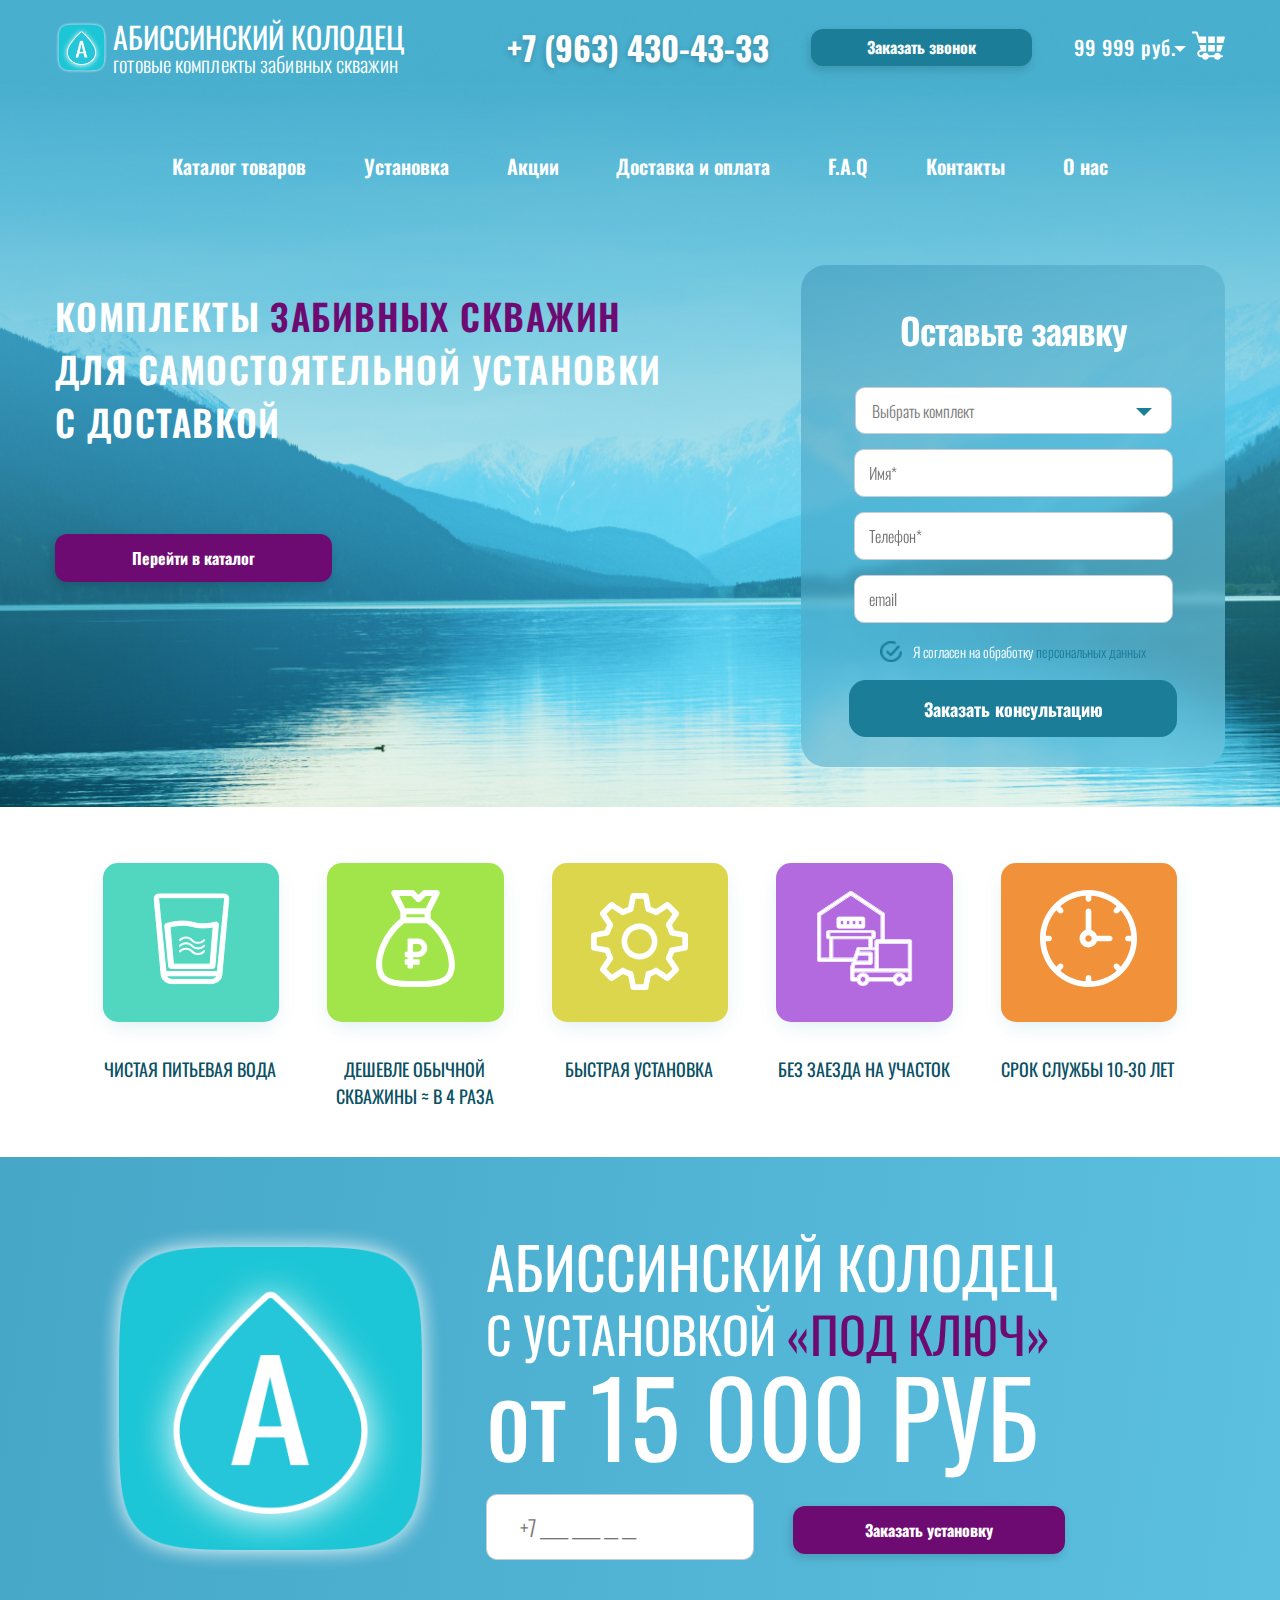
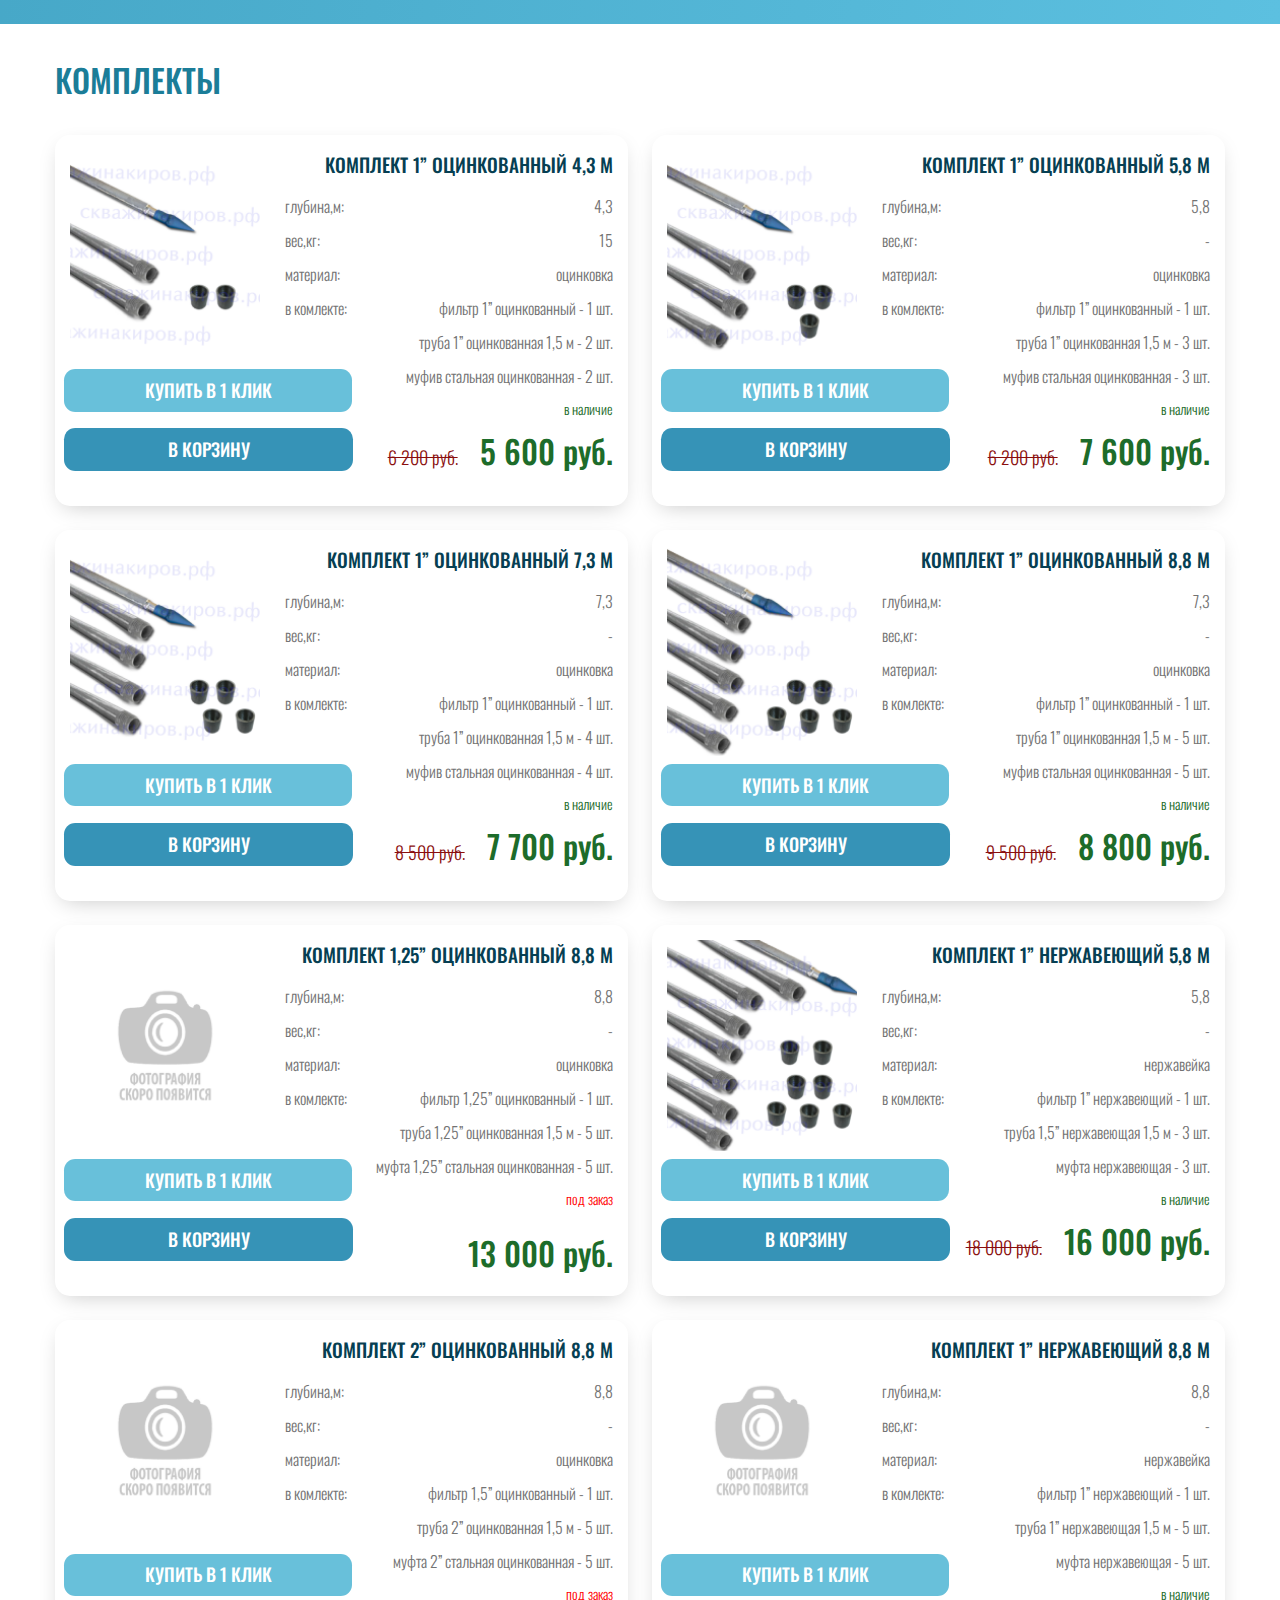
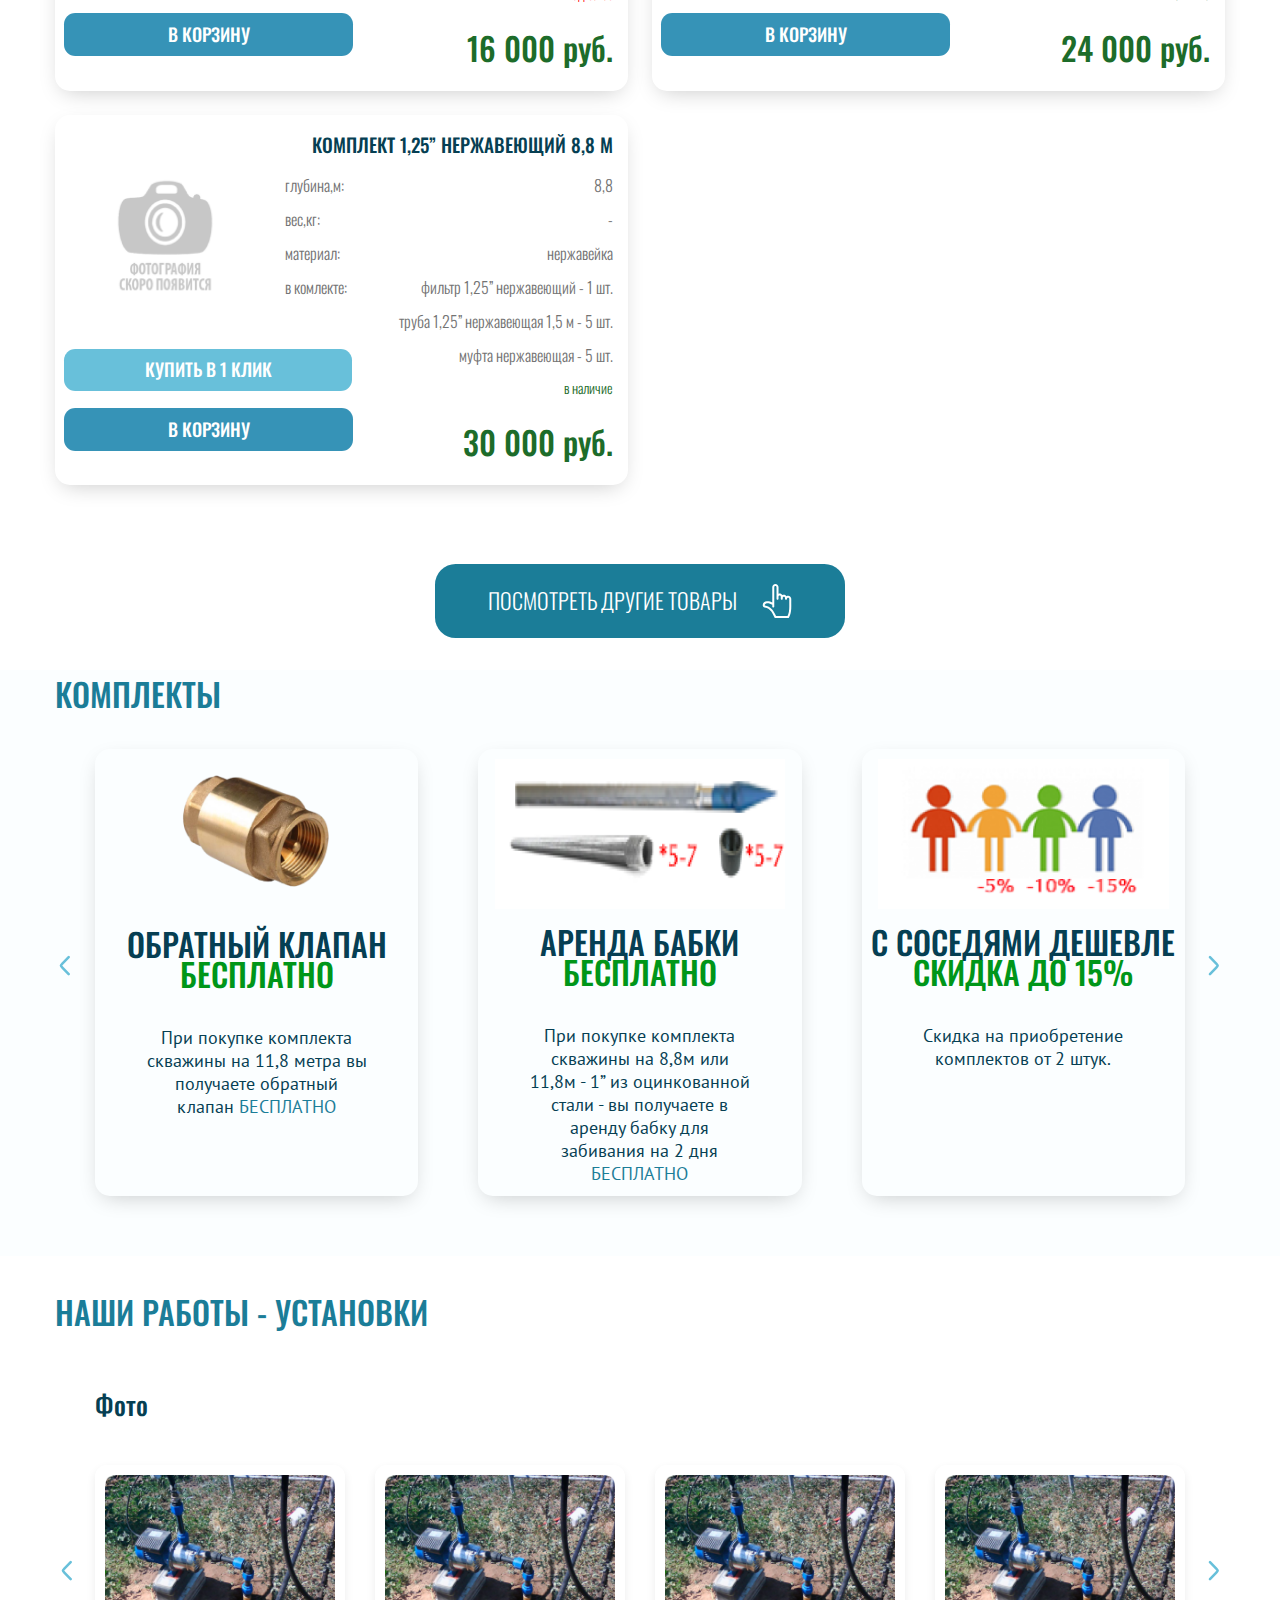
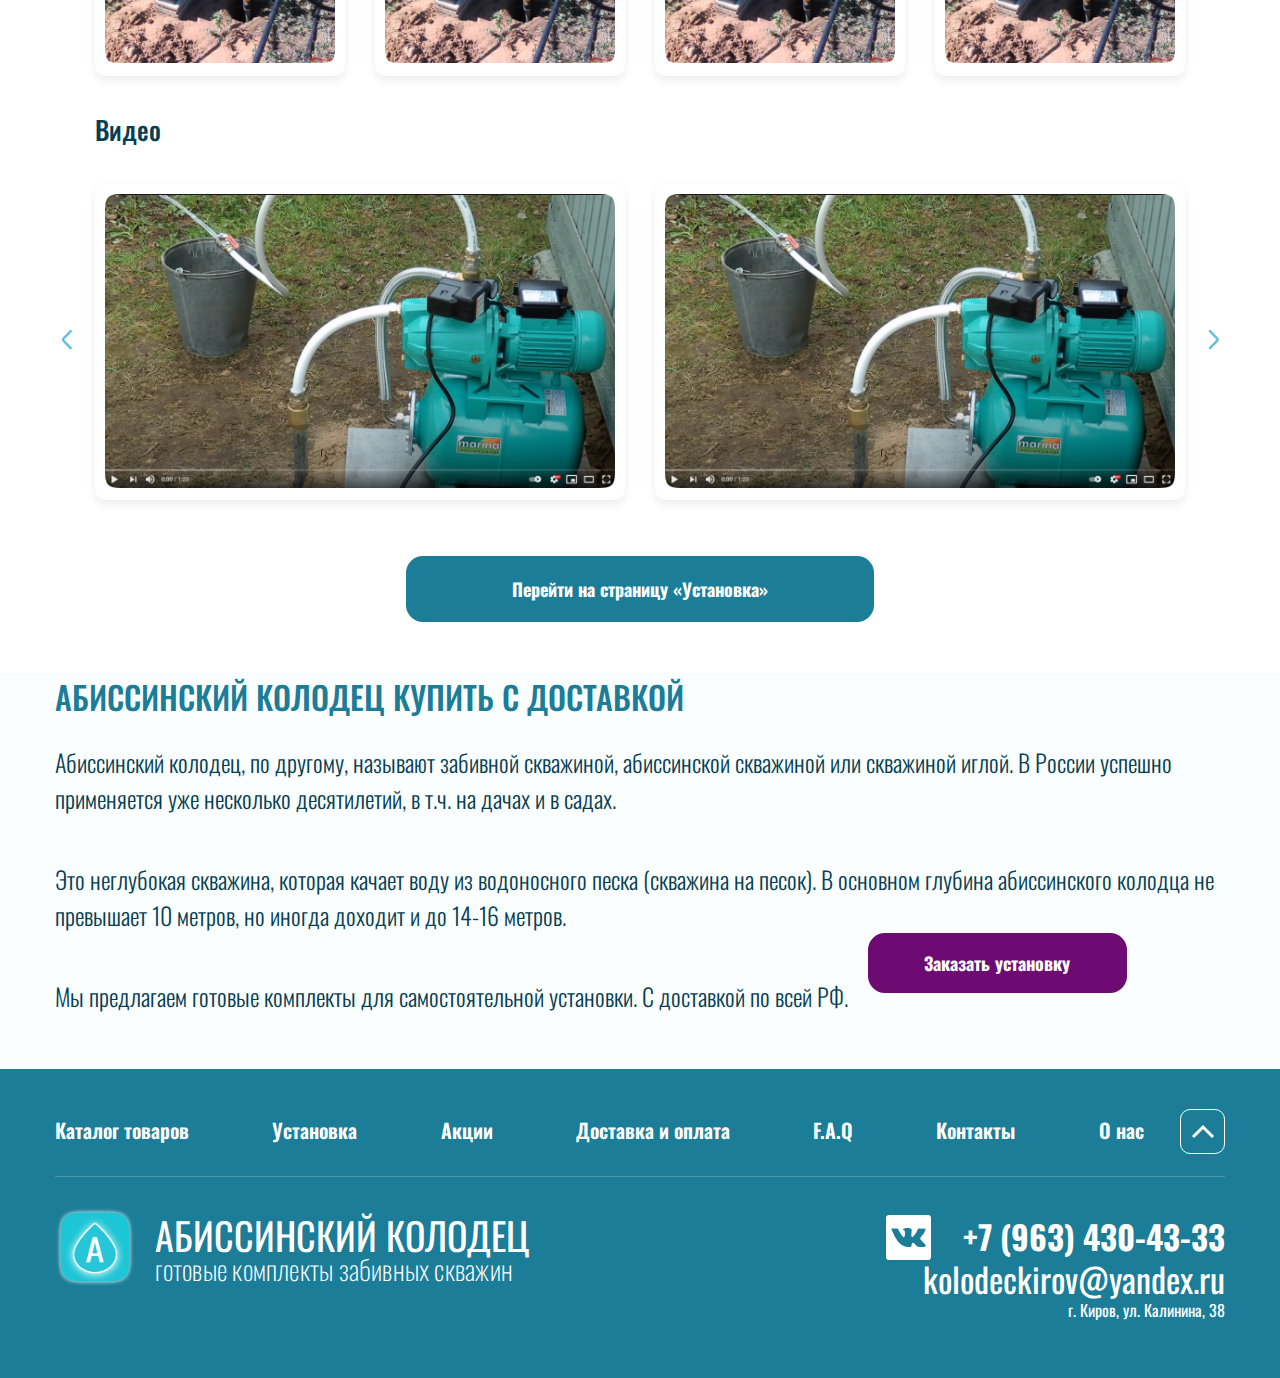
==== commit 202f79d1: "Add files via upload" ====
--- a/index.html
+++ b/index.html
@@ -20,14 +20,17 @@
                         <p class="working">готовые комплекты ЗАБИВНЫХ СКВАЖИН</p>
                     </div>
                 </div>
-                    <p class="phone">+7 (963) 430-43-33</p>
-                    <a href="#" class="bell">Заказать звонок</a>
-                    <div class="order">
-                        <p class="cost">99 999 руб.</p>
-                        <a href="#" class="basket"><img src="image/basket2.svg" alt="" class="basket-img"></a>
-                    </div>    
+                <p class="phonep"><a class="phone">+7 (963) 430-43-33</a></p>
+                <a href="#" class="bell">Заказать звонок</a>
+                <div class="order">
+                    <p class="cost">99 999 руб.</p>
+                    <a href="#" class="basket"><img src="image/basket2.svg" alt="" class="basket-img"></a>
+                 </div>    
         </header>
-        <nav class="nav">
+        <nav class="nav" id="nav-menu">
+            <button class="menu-toggle" id="toggle-menu">
+                toggle menu
+            </button>
             <ul class="nav-list">
                 <li><a href="">Каталог товаров</a></li>
                 <li><a href="">Установка</a></li>
@@ -435,13 +438,22 @@
                     </div>
                 </div>
                 <div class="footer-contancts">
-                    <p class="number-phone"><img src="image/vk.svg" alt="" width="38" height="38" class="number-phone-img">+7 (963) 430-43-33</p>
-                    <p class="email">kolodeckirov@yandex.ru</p>
+                    <p class="numbers"><a href=""><img src="image/vk.svg" alt="" width="38" height="38" class="number-phone-img"></a><a class="number-phone">+7 (963) 430-43-33</a></p>
+                    <p class="email"><a href="" class="emails">kolodeckirov@yandex.ru</a></p>
                     <p class="adress">г. Киров, ул. Калинина, 38</p>
                 </div>
             </div>
         </div>
     </div>
-
+    <script type="text/javascript">
+        (function() {
+        var menuButton = document.getElementById('toggle-menu');
+        menuButton.addEventListener('click', function(event) {
+          event.preventDefault();
+          var menu = document.getElementById('nav-menu');
+          menu.classList.toggle('is-open');
+        });
+      })();
+      </script>
 </body>
 </html>--- a/css/style.css
+++ b/css/style.css
@@ -1,8 +1,10 @@
+@charset "UTF-8";
 html {
   --white: #FFFFFF;
   --dark-white: #FBFEFF;
   --light-purple: #B36ADF;
   --purple: #6E0B73;
+  --dark-purple: #420745;
   --gray: #7A7A7A;
   --dark-gray:#737373;
   --extra-light-blue: #68C0DA;
@@ -55,6 +57,7 @@
 body {
   font-family: "Oswald", sans-serif;
   color: var(--white);
+  position: relative;
 }
 
 .container {
@@ -108,18 +111,30 @@
   font-weight: bold;
   color: var(--white);
   text-shadow: -1px 2px 6px rgba(0, 0, 0, 0.2);
+  transition: color 0.3s linear;
+}
+
+.phone:hover {
+  color: var(--blue);
+  cursor: pointer;
 }
 
 .bell {
   text-decoration: none;
   font-weight: bold;
   font-size: 1rem;
-  color: var(--white);
+  color: var(--dark-white);
   background-color: var(--blue);
   padding: 0.5625em 3.5em;
   display: block;
   border-radius: 0.75em;
   box-shadow: -2px 4px 10px rgba(0, 0, 0, 0.15);
+  transition: background-color 0.3s linear;
+}
+
+.bell:hover {
+  background-color: var(--dark-blue);
+  color: var(--white);
 }
 
 .order {
@@ -155,6 +170,34 @@
 .nav {
   max-width: 1170px;
   margin: 0 auto;
+  border: 0;
+}
+
+.menu-toggle {
+  position: absolute;
+  left: 2em;
+  top: 3em;
+  display: none;
+  border: none;
+  background-color: transparent;
+  font-size: 5rem;
+  width: 1em;
+  height: 1em;
+  line-height: 0.4;
+  text-indent: 5em;
+  white-space: nowrap;
+  overflow: hidden;
+}
+
+.menu-toggle::after {
+  position: absolute;
+  top: 0.2em;
+  left: 0.2em;
+  display: block;
+  content: "≡";
+  color: white;
+  text-indent: 0;
+  border: none;
 }
 
 .nav-list {
@@ -172,9 +215,13 @@
   font-size: 1.25rem;
   display: block;
   padding-bottom: 0.8125em;
+  border-bottom: 1.5px solid transparent;
+  transition: border-bottom 0.1s linear;
+  transition: transform 0.2s linear;
 }
 .nav-list a:hover {
   border-bottom: 1.5px solid var(--purple);
+  transform: scale(1.2, 1.2);
 }
 .nav-list a:active {
   border-bottom: 1.5px solid var(--purple);
@@ -210,6 +257,11 @@
   text-decoration: none;
   box-shadow: -2px 4px 10px rgba(0, 0, 0, 0.15);
   border-radius: 0.75em;
+  transition: background-color 0.3s linear;
+}
+.title a:hover {
+  background-color: #420745;
+  color: var(--dark-white);
 }
 
 .form {
@@ -240,6 +292,7 @@
   padding: 0.5625em 12.3125em 0.5em 1em;
   margin-bottom: 0.9375em;
   position: relative;
+  transition: transform 0.1s linear;
 }
 .form .change::after {
   content: "";
@@ -248,6 +301,9 @@
   top: 1.3em;
   border: 0.5em solid;
   border-color: var(--blue) transparent transparent;
+}
+.form .change:hover {
+  transform: scale(1.05, 1.05);
 }
 .form input {
   width: 19.9375em;
@@ -260,6 +316,10 @@
   line-height: 1.75rem;
   font-weight: 300;
   padding-left: 0.875em;
+  transition: transform 0.1s linear;
+}
+.form input:hover {
+  transform: scale(1.05, 1.05);
 }
 .form p {
   font-weight: 300;
@@ -278,7 +338,7 @@
 .form p span {
   color: var(--blue);
 }
-.form button {
+.form .dropdown__toggle {
   font-weight: bold;
   font-size: 1.125rem;
   line-height: 1rem;
@@ -288,6 +348,12 @@
   border: none;
   padding: 1.1875em 4.125em 1.125em 4.125em;
   margin-bottom: 30px;
+  transition: background-color 0.3s linear;
+}
+.form .dropdown__toggle:hover {
+  background-color: var(--dark-blue);
+  color: var(--white);
+  cursor: pointer;
 }
 
 .advantages {
@@ -310,6 +376,7 @@
 .advantages .advantages__item--1 {
   background-color: var(--light-green);
   flex: 1 1 0;
+  transition: transform 0.1s linear;
 }
 .advantages .advantages__item--1 img {
   margin-top: 1.65em;
@@ -317,9 +384,13 @@
   width: 55%;
   height: auto;
 }
+.advantages .advantages__item--1:hover {
+  transform: scale(1.15, 1.15);
+}
 .advantages .advantages__item--2 {
   background-color: var(--extra-light-green);
   flex: 1 1 0;
+  transition: transform 0.1s linear;
 }
 .advantages .advantages__item--2 img {
   margin-top: 1.65em;
@@ -327,9 +398,13 @@
   width: 55%;
   height: auto;
 }
+.advantages .advantages__item--2:hover {
+  transform: scale(1.15, 1.15);
+}
 .advantages .advantages__item--3 {
   background-color: var(--dark-yellow);
   flex: 1 1 0;
+  transition: transform 0.1s linear;
 }
 .advantages .advantages__item--3 img {
   margin-top: 1.85em;
@@ -337,9 +412,13 @@
   width: 55%;
   height: auto;
 }
+.advantages .advantages__item--3:hover {
+  transform: scale(1.15, 1.15);
+}
 .advantages .advantages__item--4 {
   background-color: var(--light-purple);
   flex: 1 1 0;
+  transition: transform 0.1s linear;
 }
 .advantages .advantages__item--4 img {
   margin-top: 1.7em;
@@ -347,15 +426,22 @@
   width: 55%;
   height: auto;
 }
+.advantages .advantages__item--4:hover {
+  transform: scale(1.15, 1.15);
+}
 .advantages .advantages__item--5 {
   background-color: var(--dark-orange);
   flex: 1 1 0;
+  transition: transform 0.1s linear;
 }
 .advantages .advantages__item--5 img {
   margin-top: 1.7em;
   margin-bottom: 1.7em;
   width: 55%;
   height: auto;
+}
+.advantages .advantages__item--5:hover {
+  transform: scale(1.15, 1.15);
 }
 .advantages p {
   font-size: 1.125rem;
@@ -382,6 +468,10 @@
   margin-right: 2.5em;
   margin-left: 2.5em;
   margin-bottom: 3.125em;
+  transition: transform 0.1s linear;
+}
+.container-two .big-logo-img:hover {
+  transform: scale(1.15, 1.15);
 }
 .container-two .big-capture .text_title {
   margin-top: 1.25em;
@@ -430,6 +520,11 @@
   text-decoration: none;
   box-shadow: -2px 4px 10px rgba(0, 0, 0, 0.15);
   border-radius: 0.75em;
+  transition: background-color 0.3s linear;
+}
+.container-two .big-capture .but-install:hover {
+  background-color: var(--dark-purple);
+  color: var(--dark-white);
 }
 
 .container-three {
@@ -469,7 +564,7 @@
 .container-three .catalog .product .buy {
   position: absolute;
   top: 13em;
-  left: 1em;
+  left: 0.5em;
   font-weight: 500;
   font-size: 1.125rem;
   line-height: 1.6875rem;
@@ -479,11 +574,16 @@
   border-radius: 0.625em;
   background-color: var(--extra-light-blue);
   padding: 0.4375em 4.475em;
+  transition: background-color 0.3s linear;
+}
+.container-three .catalog .product .buy:hover {
+  background-color: var(--blue);
+  color: var(--dark-white);
 }
 .container-three .catalog .product .into {
   position: absolute;
   top: 16.3125em;
-  left: 1;
+  left: 0.5em;
   font-weight: 500;
   font-size: 1.125rem;
   line-height: 1.6875rem;
@@ -493,6 +593,11 @@
   border-radius: 0.625em;
   background-color: var(--light-blue);
   padding: 0.4375em 5.75em;
+  transition: background-color 0.3s linear;
+}
+.container-three .catalog .product .into:hover {
+  background-color: var(--dark-blue);
+  color: var(--dark-white);
 }
 .container-three .catalog .product .characteristic {
   flex-grow: 1;
@@ -569,12 +674,17 @@
   text-align: center;
   margin-top: 3.5625em;
   width: 35%;
+  transition: background-color 0.3s linear;
 }
 .container-three .catalog .look img {
   margin-left: 0.9375em;
   vertical-align: bottom;
   width: 8%;
   height: auto;
+}
+.container-three .catalog .look:hover {
+  color: var(--dark-white);
+  background-color: var(--dark-blue);
 }
 
 .container-four {
@@ -606,6 +716,7 @@
   box-shadow: 0px 7px 22px -7px rgba(0, 0, 0, 0.22);
   border-radius: 0.9375em;
   flex: 1 1 0px;
+  transition: transform 0.1s linear;
 }
 .container-four-one .carousel .carousel__item .carousel__item__div {
   text-align: center;
@@ -653,15 +764,26 @@
 .container-four-one .carousel .carousel__item .description span {
   color: var(--blue);
 }
+.container-four-one .carousel .carousel__item:hover {
+  transform: scale(1.1, 1.1);
+}
 .container-four-one .carousel .arrow__left {
   position: absolute;
   top: 12.8125em;
   left: -2.25em;
+  transition: transform 0.1s linear;
+}
+.container-four-one .carousel .arrow__left:hover {
+  transform: scale(1.8, 1.8);
 }
 .container-four-one .carousel .arrow__right {
   position: absolute;
   top: 12.8125em;
   right: -2.125em;
+  transition: transform 0.1s linear;
+}
+.container-four-one .carousel .arrow__right:hover {
+  transform: scale(1.8, 1.8);
 }
 
 .container-five {
@@ -700,10 +822,14 @@
   box-shadow: 0px 4px 10px rgba(0, 0, 0, 0.08);
   border-radius: 0.75em;
   border: 10px solid var(--white);
+  transition: transform 0.1s linear;
 }
 .container-five .container-five-item .carousel__photos .carousel__photos__content .carousel__photos__content__item .carousel__photos__content__item__img {
   width: 100%;
   height: auto;
+}
+.container-five .container-five-item .carousel__photos .carousel__photos__content .carousel__photos__content__item:hover {
+  transform: scale(1.1, 1.1);
 }
 .container-five .container-five-item .carousel__photos .carousel__photos__content .carousel__photos__content__item + .carousel__photos__content__item {
   margin-left: 1.875em;
@@ -712,11 +838,19 @@
   position: absolute;
   top: 10.875em;
   left: -2.125em;
+  transition: transform 0.1s linear;
+}
+.container-five .container-five-item .carousel__photos > .arrow__left:hover {
+  transform: scale(1.8, 1.8);
 }
 .container-five .container-five-item .carousel__photos > .arrow__right {
   position: absolute;
   top: 10.875em;
   right: -2.125em;
+  transition: transform 0.1s linear;
+}
+.container-five .container-five-item .carousel__photos > .arrow__right:hover {
+  transform: scale(1.8, 1.8);
 }
 .container-five .container-five-item .carousel__videos {
   position: relative;
@@ -737,10 +871,14 @@
   box-shadow: 0px 4px 10px rgba(0, 0, 0, 0.08);
   border-radius: 0.75em;
   border: 10px solid var(--white);
+  transition: transform 0.1s linear;
 }
 .container-five .container-five-item .carousel__videos .carousel__videos__content .carousel__videos__content__item .carousel__videos__content__item__img {
   width: 100%;
   height: auto;
+}
+.container-five .container-five-item .carousel__videos .carousel__videos__content .carousel__videos__content__item:hover {
+  transform: scale(1.05, 1.05);
 }
 .container-five .container-five-item .carousel__videos .carousel__videos__content .carousel__videos__content__item + .carousel__videos__content__item {
   margin-left: 1.875em;
@@ -749,11 +887,19 @@
   position: absolute;
   top: 13.625em;
   left: -2.125em;
+  transition: transform 0.1s linear;
+}
+.container-five .container-five-item .carousel__videos > .arrow__left:hover {
+  transform: scale(1.8, 1.8);
 }
 .container-five .container-five-item .carousel__videos > .arrow__right {
   position: absolute;
   top: 13.625em;
   right: -2.125em;
+  transition: transform 0.1s linear;
+}
+.container-five .container-five-item .carousel__videos > .arrow__right:hover {
+  transform: scale(1.8, 1.8);
 }
 .container-five .container-five-item .installation {
   display: block;
@@ -769,6 +915,11 @@
   padding: 0.9375em 0.9375em;
   margin: 0 auto;
   margin-top: 3.125em;
+  transition: background-color 0.3s linear;
+}
+.container-five .container-five-item .installation:hover {
+  background-color: var(--dark-blue);
+  color: var(--white);
 }
 
 .container-six {
@@ -779,13 +930,14 @@
   margin: 0 auto;
   padding-bottom: 10px;
 }
-.container-six .container-six-content .container-six-content-item .headline {
+.container-six .container-six-content .container-six-content-item > .headline {
   font-weight: 500;
   font-size: 2rem;
   line-height: 2.9375rem;
   text-transform: uppercase;
   color: var(--blue);
-  margin-bottom: 2.1875em;
+  margin-top: 1.5875em;
+  margin-bottom: 0.3875em;
 }
 .container-six .container-six-content .container-six-content-item p {
   font-weight: 300;
@@ -821,6 +973,11 @@
   padding: 0.9375em 3.125em;
   text-align: center;
   vertical-align: middle;
+  transition: background-color 0.3s linear;
+}
+.container-six .container-six-content .container-six-content-item .textbut div .but-install:hover {
+  color: var(--dark-white);
+  background-color: #420745;
 }
 
 .container-seven {
@@ -846,6 +1003,7 @@
 .container-seven .container-seven-content .footer__nav ul li {
   padding-left: 0;
   list-style-type: none;
+  transition: linear transform 0.1s;
 }
 .container-seven .container-seven-content .footer__nav ul li a {
   text-decoration: none;
@@ -854,6 +1012,9 @@
   font-size: 1.25rem;
   line-height: 1.875rem;
 }
+.container-seven .container-seven-content .footer__nav ul li:hover {
+  transform: scale(1.2, 1.2);
+}
 .container-seven .container-seven-content .footer-content {
   display: flex;
   justify-content: space-between;
@@ -867,6 +1028,10 @@
   width: 14%;
   height: auto;
   align-self: flex-start;
+  transition: transform 0.1s linear;
+}
+.container-seven .container-seven-content .footer-content .footer-logo .footer-logo-img:hover {
+  transform: scale(1.2, 1.2);
 }
 .container-seven .container-seven-content .footer-content .footer-logo .footer-logo-title {
   margin-left: 1.25em;
@@ -890,28 +1055,43 @@
 .container-seven .container-seven-content .footer-content .footer-contancts {
   flex-basis: 70%;
 }
+.container-seven .container-seven-content .footer-content .footer-contancts .numbers {
+  margin-top: 0.3125em;
+  margin-bottom: 0;
+  text-align: right;
+}
+.container-seven .container-seven-content .footer-content .footer-contancts .numbers img {
+  margin-right: 2em;
+  margin-bottom: -1.5%;
+  transition: linear 0.1s transform;
+}
+.container-seven .container-seven-content .footer-content .footer-contancts .numbers img:hover {
+  transform: scale(1.2, 1.2);
+}
+.container-seven .container-seven-content .footer-content .footer-contancts .numbers .number-phone-img {
+  width: 7.5%;
+  height: auto;
+}
 .container-seven .container-seven-content .footer-content .footer-contancts .number-phone {
   font-weight: bold;
   font-size: 2.0625rem;
   line-height: 3.0625rem;
-  text-align: right;
-  margin-top: 0.3125em;
-  margin-bottom: 0;
-}
-.container-seven .container-seven-content .footer-content .footer-contancts .number-phone .number-phone-img {
-  width: 7.5%;
-  height: auto;
-}
-.container-seven .container-seven-content .footer-content .footer-contancts .number-phone img {
-  margin-right: 2em;
-  margin-bottom: -1.5%;
+  transition: color 0.3s linear;
+}
+.container-seven .container-seven-content .footer-content .footer-contancts .number-phone:hover {
+  cursor: pointer;
+  color: var(--dark-blue);
 }
 .container-seven .container-seven-content .footer-content .footer-contancts .email {
   font-size: 2.125rem;
   line-height: 1.875rem;
   text-align: right;
-  margin-top: 0;
-  margin-bottom: 0;
+  margin-top: 0.1em;
+  margin-bottom: 0.1em;
+}
+.container-seven .container-seven-content .footer-content .footer-contancts .email .emails {
+  color: var(--white);
+  text-decoration: none;
 }
 .container-seven .container-seven-content .footer-content .footer-contancts .adress {
   font-size: 1rem;
@@ -924,16 +1104,23 @@
   header {
     max-width: 1170px;
     margin: 0 auto;
-    display: flex;
-    flex-direction: column;
-    align-items: center;
+    display: grid;
+    grid: 1fr 0.5fr 0.5fr/2fr 1fr;
+    grid-template-areas: "hed1 hed4" "hed2 ." "hed3 .";
     margin-bottom: 1.75em;
   }
 
   .header-company {
     display: flex;
-    justify-content: center;
+    justify-content: flex-end;
     flex-basis: 35%;
+    grid-area: hed1;
+  }
+
+  .phonep {
+    grid-area: hed2;
+    text-align: right;
+    margin-right: 5%;
   }
 
   .logo {
@@ -982,11 +1169,17 @@
     display: block;
     border-radius: 0.75em;
     box-shadow: -2px 4px 10px rgba(0, 0, 0, 0.15);
+    text-align: center;
+    margin-left: 60%;
+    margin-right: 5%;
+    grid-area: hed3;
   }
 
   .order {
     display: flex;
-    align-items: center;
+    justify-content: flex-end;
+    grid-area: hed4;
+    margin-right: 1em;
   }
 
   .cost {
@@ -1019,28 +1212,60 @@
     margin: 0 auto;
   }
 
+  .menu-toggle {
+    position: absolute;
+    left: 0em;
+    top: 0.2em;
+    display: block;
+  }
+
+  .menu-toggle:visited {
+    border: none;
+  }
+
+  .menu-toggle:hover {
+    border: none;
+  }
+
+  .menu-toggle:active {
+    border: none;
+  }
+
   .nav-list {
-    display: flex;
+    position: absolute;
+    left: 1em;
+    top: 5.5em;
+    display: none;
     flex-direction: column;
     list-style-type: none;
     padding-left: 0;
     justify-content: space-between;
-    width: 70%;
+    width: 85px;
+    padding: 5px 10px;
+    border-radius: 0.5em;
     margin: 0 auto;
+    background-color: var(--blue);
   }
   .nav-list a {
     text-decoration: none;
     font-weight: 600;
     color: var(--white);
-    font-size: 1.25rem;
-    display: block;
-    padding-bottom: 0.2125em;
+    font-size: 1rem;
+    display: inline;
+    padding-bottom: 0.125em;
+    transition: none;
   }
   .nav-list a:hover {
-    border-bottom: 1.5px solid var(--purple);
+    border-bottom: transparent;
+    transform: none;
   }
   .nav-list a:active {
-    border-bottom: 1.5px solid var(--purple);
+    border-bottom: transparent;
+    transform: none;
+  }
+
+  .nav.is-open .nav-list {
+    display: flex;
   }
 
   .main {
@@ -1163,20 +1388,21 @@
   .advantages {
     max-width: 1170px;
     margin: 0 auto;
-    margin-top: 2em;
+    margin-top: 1em;
+    margin-bottom: 1em;
   }
   .advantages .mid {
     display: grid;
-    grid: 1fr 0.5fr 1fr 0.5fr 1fr 0.5fr 1fr 0.5fr 1fr 0.5fr/1fr;
-    grid-template-areas: "mid1" "mid6" "mid2" "mid7" "mid3" "mid8" "mid4" "mid9" "mid5" "mid10";
-    margin-left: 35%;
-    margin-right: 35%;
+    justify-items: center;
+    grid: 1fr 0.3fr 1fr 0.3fr/1fr 1fr 1fr 1fr 1fr;
+    grid-template-areas: "mid1   .  mid3  .  mid2" "mid6   .  mid8  .  mid7" ".    mid4   .  mid5    ." ".    mid9   .  mid10   .";
+    margin-left: 3%;
+    margin-right: 3%;
     grid-gap: 0;
   }
   .advantages .advantages__item {
     box-shadow: 0px 7px 22px -7px rgba(55, 148, 184, 0.22);
     border-radius: 0.9375em;
-    text-align: center;
     width: 100px;
   }
   .advantages .advantages__item--1 {
@@ -1261,6 +1487,8 @@
     text-transform: uppercase;
     max-width: 99%;
     text-align: center;
+    margin-bottom: 0;
+    margin-top: 0.1em;
   }
 
   .container-two {
@@ -1383,7 +1611,7 @@
   .container-three .catalog .product .into {
     position: absolute;
     top: 16.3125em;
-    left: 1;
+    left: 1em;
     font-weight: 500;
     font-size: 1.125rem;
     line-height: 1.6875rem;
@@ -1818,7 +2046,7 @@
   .container-seven .container-seven-content .footer-content .footer-contancts {
     margin-right: 0;
   }
-  .container-seven .container-seven-content .footer-content .footer-contancts .number-phone {
+  .container-seven .container-seven-content .footer-content .footer-contancts .numbers {
     font-weight: bold;
     font-size: 2.0625rem;
     line-height: 3.0625rem;
@@ -1826,11 +2054,11 @@
     margin-top: 0.3125em;
     margin-bottom: 0;
   }
-  .container-seven .container-seven-content .footer-content .footer-contancts .number-phone .number-phone-img {
+  .container-seven .container-seven-content .footer-content .footer-contancts .numbers .number-phone-img {
     width: 7.5%;
     height: auto;
   }
-  .container-seven .container-seven-content .footer-content .footer-contancts .number-phone img {
+  .container-seven .container-seven-content .footer-content .footer-contancts .numbers img {
     margin-right: 0.5em;
     margin-bottom: -1.5%;
   }
@@ -1849,49 +2077,65 @@
   }
 }
 
-@media (max-width: 660px) {
+@media (max-width: 660px){
   .advantages .advantages__item--1 {
     -ms-grid-row: 1;
     -ms-grid-column: 1;
   }
   .advantages .advantages__item--2 {
+    -ms-grid-row: 1;
+    -ms-grid-column: 9;
+  }
+  .advantages .advantages__item--3 {
+    -ms-grid-row: 1;
+    -ms-grid-column: 5;
+  }
+  .advantages .advantages__item--4 {
     -ms-grid-row: 5;
-    -ms-grid-column: 1;
-  }
-  .advantages .advantages__item--3 {
-    -ms-grid-row: 9;
-    -ms-grid-column: 1;
-  }
-  .advantages .advantages__item--4 {
-    -ms-grid-row: 13;
-    -ms-grid-column: 1;
+    -ms-grid-column: 3;
   }
   .advantages .advantages__item--5 {
-    -ms-grid-row: 17;
-    -ms-grid-column: 1;
+    -ms-grid-row: 5;
+    -ms-grid-column: 7;
   }
   .advantages .mid-1 {
     -ms-grid-row: 3;
     -ms-grid-column: 1;
   }
   .advantages .mid-2 {
+    -ms-grid-row: 3;
+    -ms-grid-column: 9;
+  }
+  .advantages .mid-3 {
+    -ms-grid-row: 3;
+    -ms-grid-column: 5;
+  }
+  .advantages .mid-4 {
     -ms-grid-row: 7;
-    -ms-grid-column: 1;
-  }
-  .advantages .mid-3 {
-    -ms-grid-row: 11;
-    -ms-grid-column: 1;
-  }
-  .advantages .mid-4 {
-    -ms-grid-row: 15;
-    -ms-grid-column: 1;
+    -ms-grid-column: 3;
   }
   .advantages .mid-5 {
-    -ms-grid-row: 19;
-    -ms-grid-column: 1;
+    -ms-grid-row: 7;
+    -ms-grid-column: 7;
   }
 }
 @media (max-width: 550px) {
+  .advantages {
+    max-width: 1170px;
+    margin: 0 auto;
+    margin-top: 1em;
+    margin-bottom: 1em;
+  }
+  .advantages .mid {
+    display: grid;
+    justify-items: center;
+    grid: 1fr 0.3fr 1fr 0.3fr 1fr 0.3fr/1fr 1fr 1fr;
+    grid-template-areas: "mid1  .  mid3  " "mid6  .  mid8  " ". mid2 ." ". mid7 ." "mid4   .  mid5" "mid9   .  mid10";
+    margin-left: 7%;
+    margin-right: 7%;
+    grid-gap: 0;
+  }
+
   .form {
     width: 100%;
     text-align: center;
@@ -1971,8 +2215,202 @@
     padding: 1.1875em 4.125em 1.125em 4.125em;
     margin-bottom: 30px;
   }
+
+  .bell {
+    margin-left: 50%;
+    margin-right: 5%;
+  }
+  .advantages .advantages__item--1 {
+    -ms-grid-row: 1;
+    -ms-grid-column: 1;
+  }
+  .advantages .advantages__item--2 {
+    -ms-grid-row: 5;
+    -ms-grid-column: 3;
+  }
+  .advantages .advantages__item--3 {
+    -ms-grid-row: 1;
+    -ms-grid-column: 5;
+  }
+  .advantages .advantages__item--4 {
+    -ms-grid-row: 9;
+    -ms-grid-column: 1;
+  }
+  .advantages .advantages__item--5 {
+    -ms-grid-row: 9;
+    -ms-grid-column: 5;
+  }
+  .advantages .mid-1 {
+    -ms-grid-row: 3;
+    -ms-grid-column: 1;
+  }
+  .advantages .mid-2 {
+    -ms-grid-row: 7;
+    -ms-grid-column: 3;
+  }
+  .advantages .mid-3 {
+    -ms-grid-row: 3;
+    -ms-grid-column: 5;
+  }
+  .advantages .mid-4 {
+    -ms-grid-row: 11;
+    -ms-grid-column: 1;
+  }
+  .advantages .mid-5 {
+    -ms-grid-row: 11;
+    -ms-grid-column: 5;
+  }
 }
 @media (max-width: 450px) {
+  .container-three {
+    background-color: var(--white);
+  }
+  .container-three .catalog {
+    max-width: 1170px;
+    margin: 0 auto;
+  }
+  .container-three .catalog .look {
+    display: block;
+    font-weight: 300;
+    font-size: 1.375rem;
+    line-height: 2.0625rem;
+    text-transform: uppercase;
+    color: var(--white);
+    background-color: var(--blue);
+    border-radius: 0.9375em;
+    text-decoration: none;
+    padding: 0.9375em 0.9375em 0.9375em 0.9375em;
+    margin: 0 auto;
+    text-align: center;
+    margin-top: 1.5625em;
+    width: 60%;
+  }
+  .container-three .catalog .look img {
+    margin-left: 0.9375em;
+    vertical-align: bottom;
+    width: 8%;
+    height: auto;
+  }
+  .container-three .catalog .headline {
+    font-weight: 500;
+    font-size: 2rem;
+    line-height: 2.9375rem;
+    text-transform: uppercase;
+    color: var(--blue);
+    margin-top: 0.7em;
+    margin-bottom: 0.5em;
+    margin-left: 5%;
+  }
+  .container-three .catalog .catalog__item {
+    display: grid;
+    grid: 1fr 1fr 1fr 1fr 1fr 1fr 1fr 1fr/1fr;
+    grid-gap: 1.5em;
+  }
+  .container-three .catalog .product {
+    box-shadow: 0px 7px 22px -7px rgba(0, 0, 0, 0.22);
+    border-radius: 0.9375em;
+    background-color: var(--white);
+    padding: 0.9375em 0.9375em 0 0.9375em;
+    display: flex;
+    justify-content: space-between;
+    position: relative;
+    margin-left: 1%;
+    margin-right: 1%;
+  }
+  .container-three .catalog .product .product-img {
+    width: 90px;
+    height: auto;
+    display: block;
+    align-self: baseline;
+  }
+  .container-three .catalog .product .buy {
+    position: absolute;
+    top: 13em;
+    left: 1em;
+    font-weight: 500;
+    font-size: 1.125rem;
+    line-height: 1.6875rem;
+    text-transform: uppercase;
+    color: var(--white);
+    text-decoration: none;
+    border-radius: 0.625em;
+    background-color: var(--extra-light-blue);
+    padding: 0.4375em 3.075em;
+  }
+  .container-three .catalog .product .into {
+    position: absolute;
+    top: 16.3125em;
+    left: 1em;
+    font-weight: 500;
+    font-size: 1.125rem;
+    line-height: 1.6875rem;
+    text-transform: uppercase;
+    color: var(--white);
+    text-decoration: none;
+    border-radius: 0.625em;
+    background-color: var(--light-blue);
+    padding: 0.4375em 4.3em;
+  }
+
+  header {
+    max-width: 1170px;
+    margin: 0 auto;
+    display: grid;
+    grid: 1fr 0.5fr 0.5fr/2fr 0.8fr;
+    grid-template-areas: "hed1 hed4" "hed2 ." "hed3 .";
+    margin-bottom: 1.75em;
+  }
+
+  .header-company {
+    display: flex;
+    align-items: center;
+    flex-basis: 35%;
+    margin-right: 1em;
+  }
+
+  .logo {
+    display: none;
+  }
+
+  .order {
+    display: flex;
+    flex-direction: column-reverse;
+    align-items: flex-end;
+    grid-area: hed4;
+    margin-right: 3em;
+    margin-top: 1em;
+  }
+
+  .cost {
+    font-weight: 500;
+    font-size: 1.25rem;
+    letter-spacing: 0.05em;
+    color: var(--white);
+    position: relative;
+  }
+
+  .cost::after {
+    content: "";
+    position: absolute;
+    right: -0.5em;
+    top: 0.5em;
+    border: 0.3em solid;
+    border-color: white transparent transparent;
+  }
+
+  .basket {
+    margin-left: 0.9375em;
+  }
+  .basket .basket-img {
+    width: 100%;
+    height: auto;
+  }
+
+  .bell {
+    margin-left: 38%;
+    margin-right: 4%;
+  }
+
   .form {
     width: 100%;
     text-align: center;
@@ -2052,8 +2490,92 @@
     padding: 1.1875em 4.125em 1.125em 4.125em;
     margin-bottom: 30px;
   }
+
+  .header-company {
+    -ms-grid-row: 1;
+    -ms-grid-column: 1;
+  }
+
+  .phonep {
+    -ms-grid-row: 2;
+    -ms-grid-column: 1;
+  }
+
+  .bell {
+    -ms-grid-row: 3;
+    -ms-grid-column: 1;
+  }
+
+  .order {
+    -ms-grid-row: 1;
+    -ms-grid-column: 2;
+  }
+}
+@media (max-width: 660px){
+  .header-company {
+    -ms-grid-row: 1;
+    -ms-grid-column: 1;
+  }
+  .phonep {
+    -ms-grid-row: 2;
+    -ms-grid-column: 1;
+  }
+  .bell {
+    -ms-grid-row: 3;
+    -ms-grid-column: 1;
+  }
+  .order {
+    -ms-grid-row: 1;
+    -ms-grid-column: 2;
+  }
+  .order {
+    -ms-grid-row: 1;
+    -ms-grid-column: 2;
+  }
+}
+@media (max-width: 450px){
+
+  .order {
+    -ms-grid-row: 1;
+    -ms-grid-column: 2;
+  }
 }
 @media (max-width: 360px) {
+  .container-three {
+    background-color: var(--white);
+  }
+  .container-three .catalog {
+    max-width: 1170px;
+    margin: 0 auto;
+  }
+  .container-three .catalog .look {
+    display: block;
+    font-weight: 300;
+    font-size: 1.375rem;
+    line-height: 2.0625rem;
+    text-transform: uppercase;
+    color: var(--white);
+    background-color: var(--blue);
+    border-radius: 0.9375em;
+    text-decoration: none;
+    padding: 0.9375em 0.9375em 0.9375em 0.9375em;
+    margin: 0 auto;
+    text-align: center;
+    margin-top: 1.5625em;
+    width: 80%;
+  }
+  .container-three .catalog .look img {
+    margin-left: 0.9375em;
+    vertical-align: bottom;
+    width: 8%;
+    height: auto;
+  }
+
+  .bell {
+    margin-left: 38%;
+    margin-right: 4%;
+  }
+
   .form {
     width: 100%;
     text-align: center;
